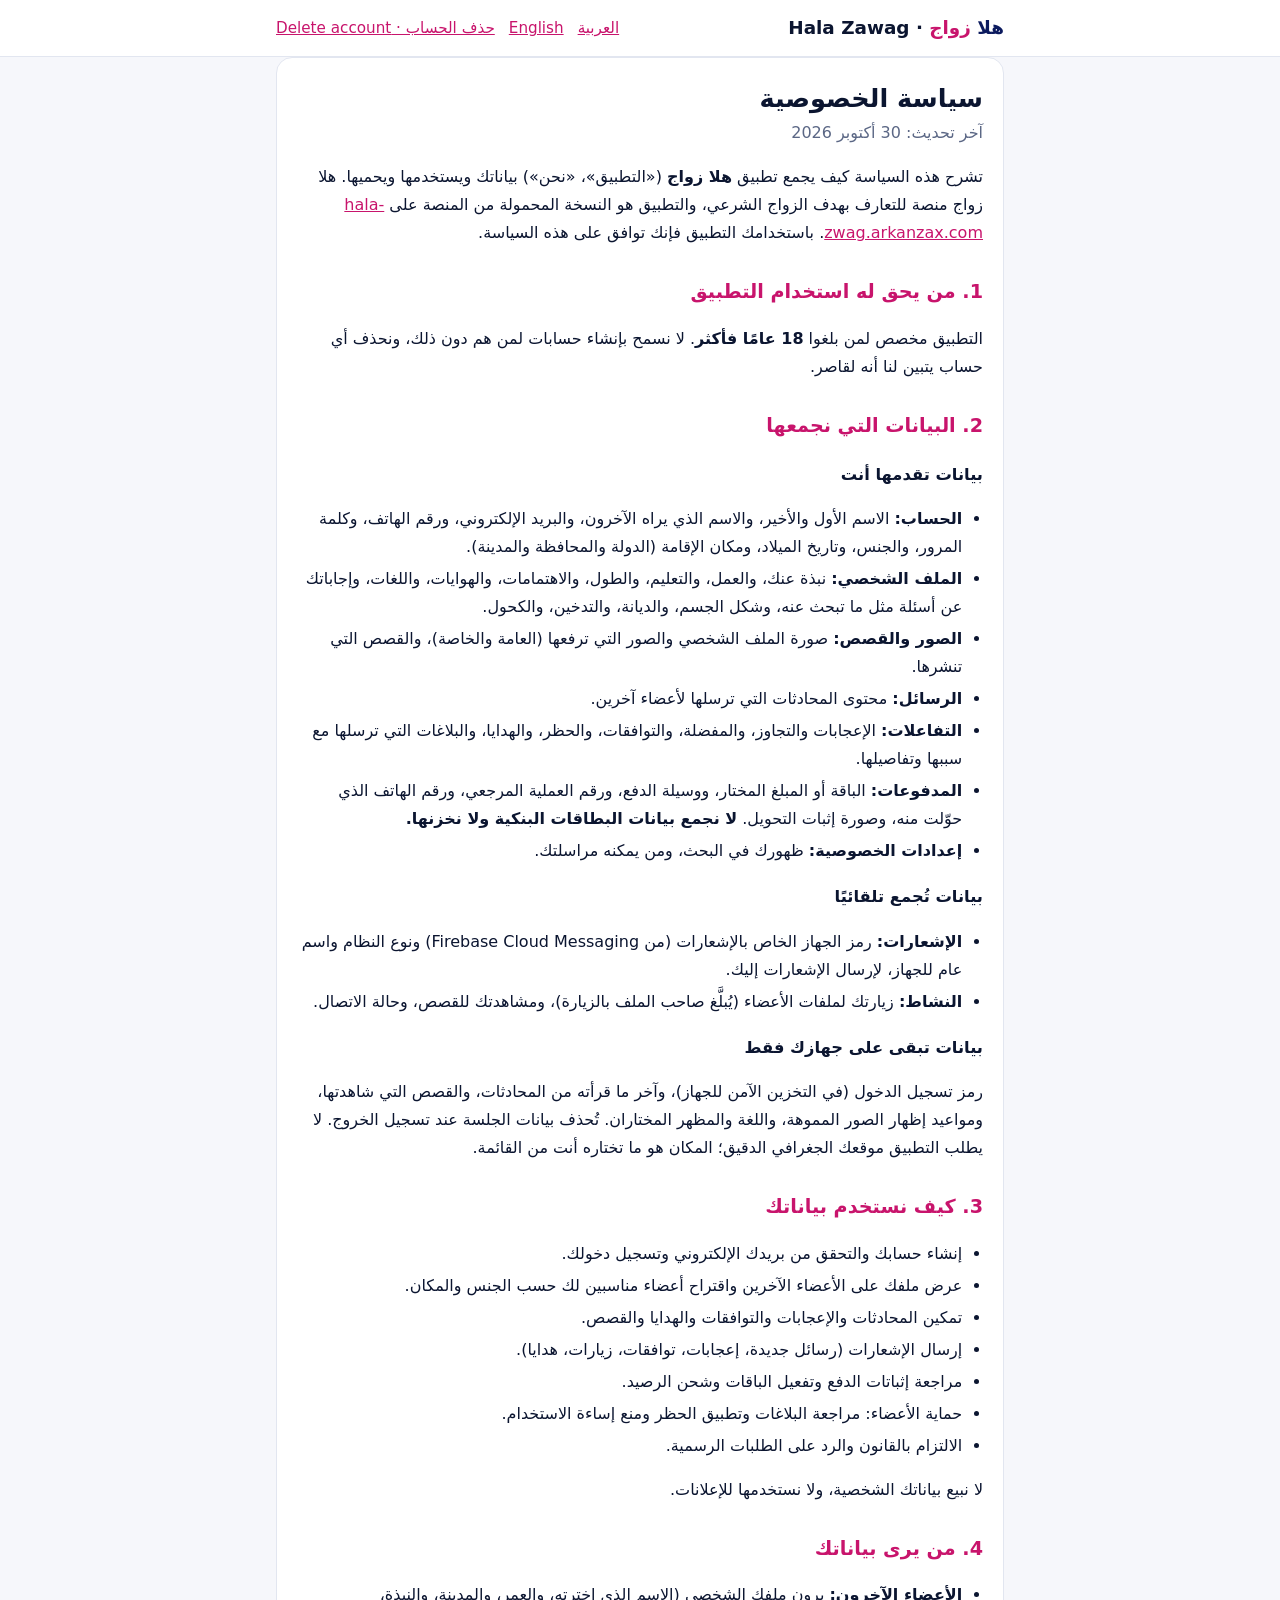
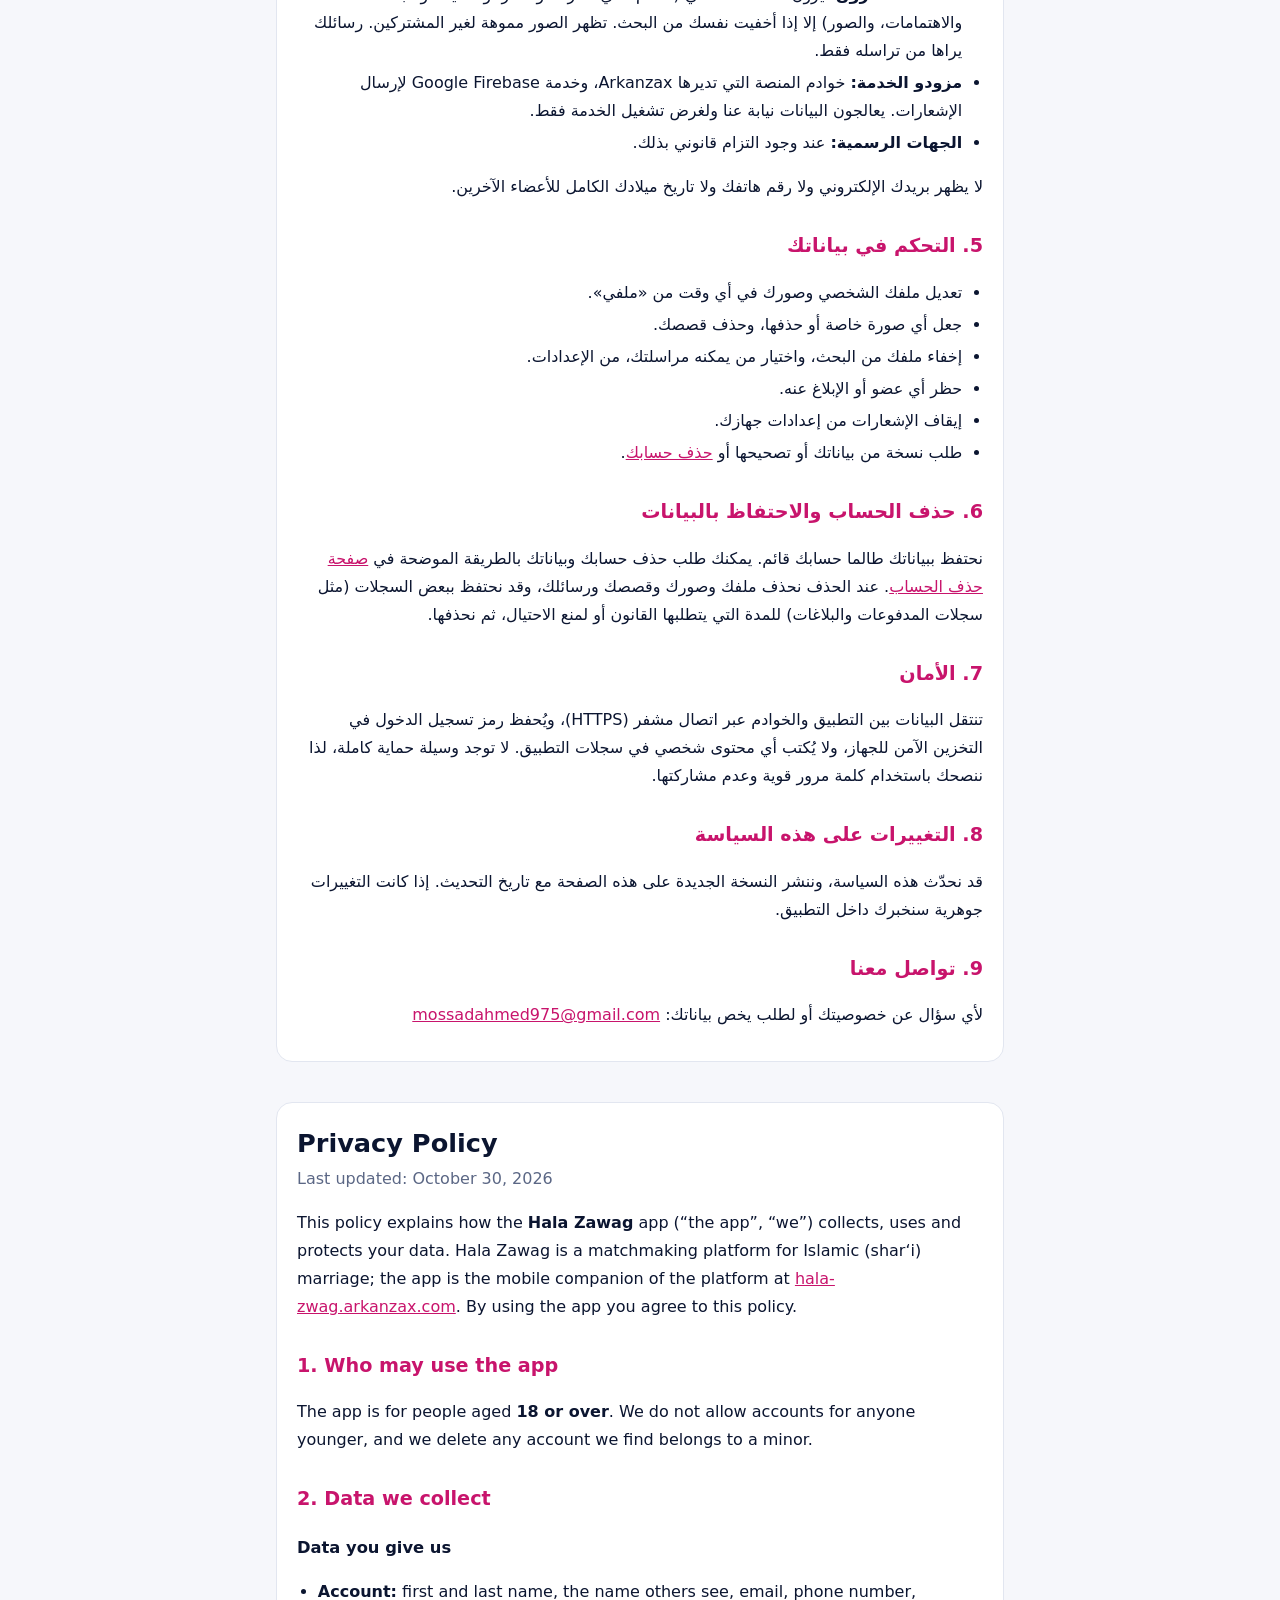
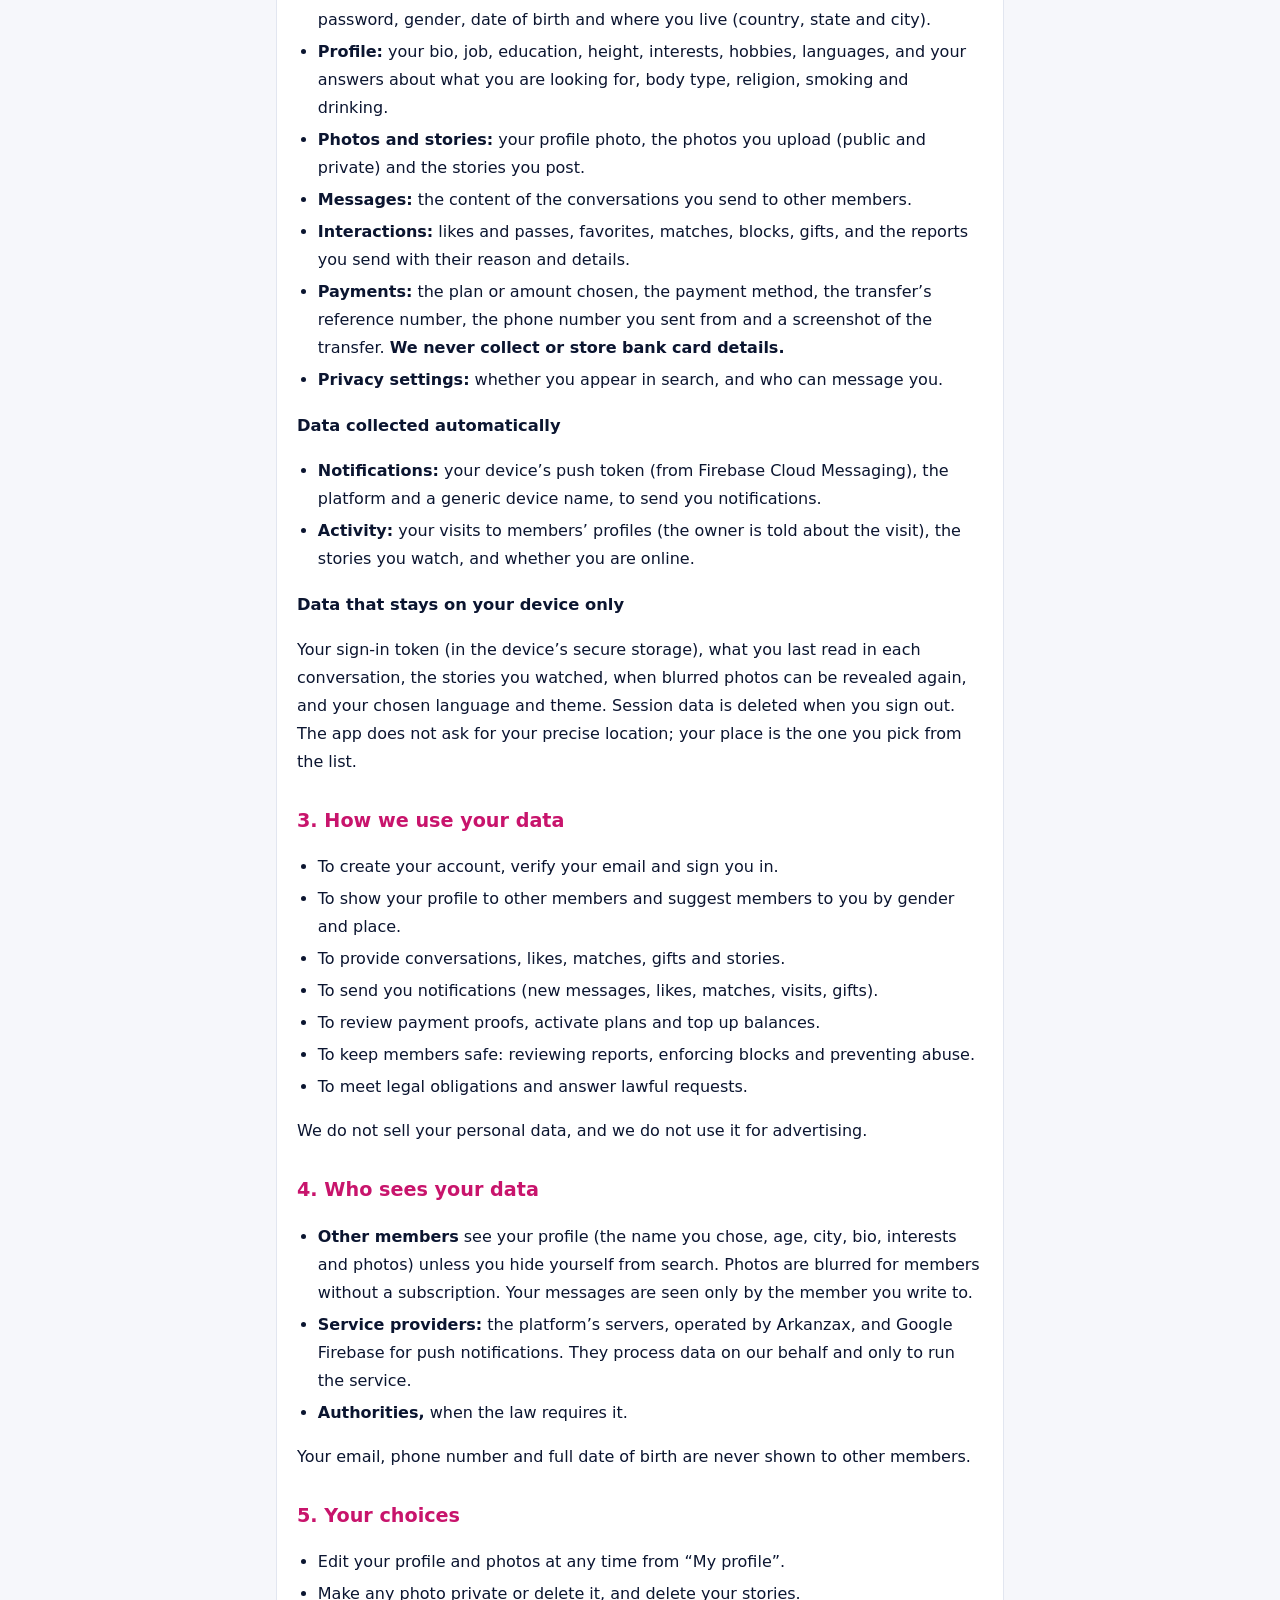
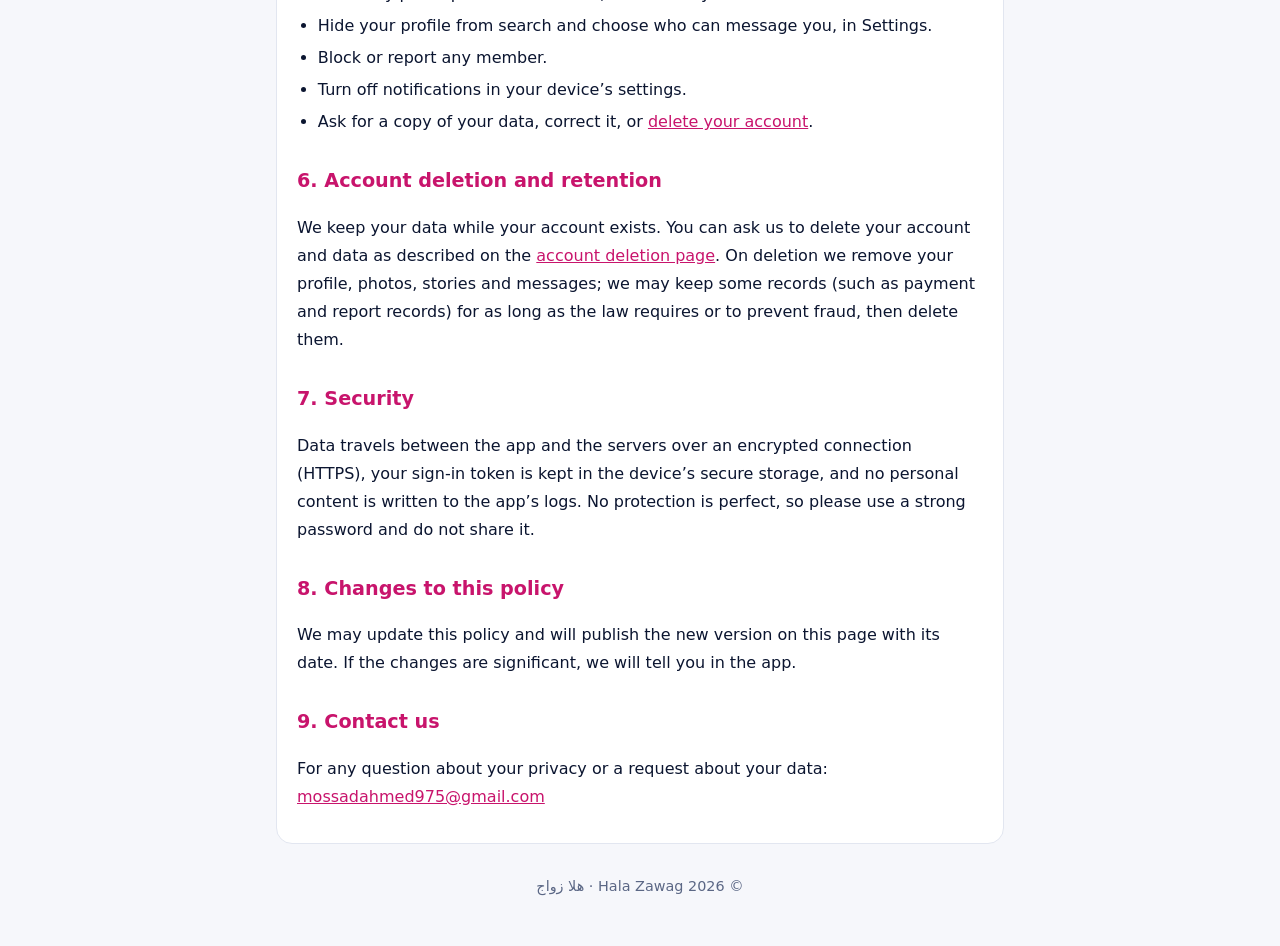
==== index.html @ 606b2f59 "Add Hala Zawag privacy policy and account deletion pages Co-Authored-By: Claude Opus 5.5 <noreply@an" ====
<!doctype html>
<html lang="ar" dir="rtl">
<head>
<meta charset="utf-8">
<meta name="viewport" content="width=device-width, initial-scale=1">
<title>سياسة الخصوصية – هلا زواج | Privacy Policy – Hala Zawag</title>
<meta name="description" content="سياسة الخصوصية لتطبيق هلا زواج. Privacy policy of the Hala Zawag app.">
<link rel="stylesheet" href="style.css">
</head>
<body>
<header class="top">
  <div class="wrap">
    <p class="brand"><span class="first">هلا</span> <span class="second">زواج</span> · Hala Zawag</p>
    <nav class="lang" aria-label="Language">
      <a href="#ar" lang="ar">العربية</a>
      <a href="#en" lang="en">English</a>
      <a href="delete-account.html">حذف الحساب · Delete account</a>
    </nav>
  </div>
</header>

<main class="wrap">

<article id="ar" lang="ar" dir="rtl">
  <h1>سياسة الخصوصية</h1>
  <p class="meta">آخر تحديث: 30 أكتوبر 2026</p>

  <p>تشرح هذه السياسة كيف يجمع تطبيق <strong>هلا زواج</strong> («التطبيق»، «نحن») بياناتك ويستخدمها ويحميها. هلا زواج منصة للتعارف بهدف الزواج الشرعي، والتطبيق هو النسخة المحمولة من المنصة على <a href="https://hala-zwag.arkanzax.com/">hala-zwag.arkanzax.com</a>. باستخدامك التطبيق فإنك توافق على هذه السياسة.</p>

  <h2>1. من يحق له استخدام التطبيق</h2>
  <p>التطبيق مخصص لمن بلغوا <strong>18 عامًا فأكثر</strong>. لا نسمح بإنشاء حسابات لمن هم دون ذلك، ونحذف أي حساب يتبين لنا أنه لقاصر.</p>

  <h2>2. البيانات التي نجمعها</h2>
  <h3>بيانات تقدمها أنت</h3>
  <ul>
    <li><strong>الحساب:</strong> الاسم الأول والأخير، والاسم الذي يراه الآخرون، والبريد الإلكتروني، ورقم الهاتف، وكلمة المرور، والجنس، وتاريخ الميلاد، ومكان الإقامة (الدولة والمحافظة والمدينة).</li>
    <li><strong>الملف الشخصي:</strong> نبذة عنك، والعمل، والتعليم، والطول، والاهتمامات، والهوايات، واللغات، وإجاباتك عن أسئلة مثل ما تبحث عنه، وشكل الجسم، والديانة، والتدخين، والكحول.</li>
    <li><strong>الصور والقصص:</strong> صورة الملف الشخصي والصور التي ترفعها (العامة والخاصة)، والقصص التي تنشرها.</li>
    <li><strong>الرسائل:</strong> محتوى المحادثات التي ترسلها لأعضاء آخرين.</li>
    <li><strong>التفاعلات:</strong> الإعجابات والتجاوز، والمفضلة، والتوافقات، والحظر، والهدايا، والبلاغات التي ترسلها مع سببها وتفاصيلها.</li>
    <li><strong>المدفوعات:</strong> الباقة أو المبلغ المختار، ووسيلة الدفع، ورقم العملية المرجعي، ورقم الهاتف الذي حوّلت منه، وصورة إثبات التحويل. <strong>لا نجمع بيانات البطاقات البنكية ولا نخزنها.</strong></li>
    <li><strong>إعدادات الخصوصية:</strong> ظهورك في البحث، ومن يمكنه مراسلتك.</li>
  </ul>
  <h3>بيانات تُجمع تلقائيًا</h3>
  <ul>
    <li><strong>الإشعارات:</strong> رمز الجهاز الخاص بالإشعارات (من Firebase Cloud Messaging) ونوع النظام واسم عام للجهاز، لإرسال الإشعارات إليك.</li>
    <li><strong>النشاط:</strong> زيارتك لملفات الأعضاء (يُبلَّغ صاحب الملف بالزيارة)، ومشاهدتك للقصص، وحالة الاتصال.</li>
  </ul>
  <h3>بيانات تبقى على جهازك فقط</h3>
  <p>رمز تسجيل الدخول (في التخزين الآمن للجهاز)، وآخر ما قرأته من المحادثات، والقصص التي شاهدتها، ومواعيد إظهار الصور المموهة، واللغة والمظهر المختاران. تُحذف بيانات الجلسة عند تسجيل الخروج. لا يطلب التطبيق موقعك الجغرافي الدقيق؛ المكان هو ما تختاره أنت من القائمة.</p>

  <h2>3. كيف نستخدم بياناتك</h2>
  <ul>
    <li>إنشاء حسابك والتحقق من بريدك الإلكتروني وتسجيل دخولك.</li>
    <li>عرض ملفك على الأعضاء الآخرين واقتراح أعضاء مناسبين لك حسب الجنس والمكان.</li>
    <li>تمكين المحادثات والإعجابات والتوافقات والهدايا والقصص.</li>
    <li>إرسال الإشعارات (رسائل جديدة، إعجابات، توافقات، زيارات، هدايا).</li>
    <li>مراجعة إثباتات الدفع وتفعيل الباقات وشحن الرصيد.</li>
    <li>حماية الأعضاء: مراجعة البلاغات وتطبيق الحظر ومنع إساءة الاستخدام.</li>
    <li>الالتزام بالقانون والرد على الطلبات الرسمية.</li>
  </ul>
  <p>لا نبيع بياناتك الشخصية، ولا نستخدمها للإعلانات.</p>

  <h2>4. من يرى بياناتك</h2>
  <ul>
    <li><strong>الأعضاء الآخرون:</strong> يرون ملفك الشخصي (الاسم الذي اخترته، والعمر، والمدينة، والنبذة، والاهتمامات، والصور) إلا إذا أخفيت نفسك من البحث. تظهر الصور مموهة لغير المشتركين. رسائلك يراها من تراسله فقط.</li>
    <li><strong>مزودو الخدمة:</strong> خوادم المنصة التي تديرها Arkanzax، وخدمة Google Firebase لإرسال الإشعارات. يعالجون البيانات نيابة عنا ولغرض تشغيل الخدمة فقط.</li>
    <li><strong>الجهات الرسمية:</strong> عند وجود التزام قانوني بذلك.</li>
  </ul>
  <p>لا يظهر بريدك الإلكتروني ولا رقم هاتفك ولا تاريخ ميلادك الكامل للأعضاء الآخرين.</p>

  <h2>5. التحكم في بياناتك</h2>
  <ul>
    <li>تعديل ملفك الشخصي وصورك في أي وقت من «ملفي».</li>
    <li>جعل أي صورة خاصة أو حذفها، وحذف قصصك.</li>
    <li>إخفاء ملفك من البحث، واختيار من يمكنه مراسلتك، من الإعدادات.</li>
    <li>حظر أي عضو أو الإبلاغ عنه.</li>
    <li>إيقاف الإشعارات من إعدادات جهازك.</li>
    <li>طلب نسخة من بياناتك أو تصحيحها أو <a href="delete-account.html">حذف حسابك</a>.</li>
  </ul>

  <h2>6. حذف الحساب والاحتفاظ بالبيانات</h2>
  <p>نحتفظ ببياناتك طالما حسابك قائم. يمكنك طلب حذف حسابك وبياناتك بالطريقة الموضحة في <a href="delete-account.html">صفحة حذف الحساب</a>. عند الحذف نحذف ملفك وصورك وقصصك ورسائلك، وقد نحتفظ ببعض السجلات (مثل سجلات المدفوعات والبلاغات) للمدة التي يتطلبها القانون أو لمنع الاحتيال، ثم نحذفها.</p>

  <h2>7. الأمان</h2>
  <p>تنتقل البيانات بين التطبيق والخوادم عبر اتصال مشفر (HTTPS)، ويُحفظ رمز تسجيل الدخول في التخزين الآمن للجهاز، ولا يُكتب أي محتوى شخصي في سجلات التطبيق. لا توجد وسيلة حماية كاملة، لذا ننصحك باستخدام كلمة مرور قوية وعدم مشاركتها.</p>

  <h2>8. التغييرات على هذه السياسة</h2>
  <p>قد نحدّث هذه السياسة، وننشر النسخة الجديدة على هذه الصفحة مع تاريخ التحديث. إذا كانت التغييرات جوهرية سنخبرك داخل التطبيق.</p>

  <h2>9. تواصل معنا</h2>
  <p>لأي سؤال عن خصوصيتك أو لطلب يخص بياناتك: <a href="mailto:mossadahmed975@gmail.com">mossadahmed975@gmail.com</a></p>
</article>

<hr>

<article id="en" lang="en" dir="ltr">
  <h1>Privacy Policy</h1>
  <p class="meta">Last updated: October 30, 2026</p>

  <p>This policy explains how the <strong>Hala Zawag</strong> app (“the app”, “we”) collects, uses and protects your data. Hala Zawag is a matchmaking platform for Islamic (shar‘i) marriage; the app is the mobile companion of the platform at <a href="https://hala-zwag.arkanzax.com/">hala-zwag.arkanzax.com</a>. By using the app you agree to this policy.</p>

  <h2>1. Who may use the app</h2>
  <p>The app is for people aged <strong>18 or over</strong>. We do not allow accounts for anyone younger, and we delete any account we find belongs to a minor.</p>

  <h2>2. Data we collect</h2>
  <h3>Data you give us</h3>
  <ul>
    <li><strong>Account:</strong> first and last name, the name others see, email, phone number, password, gender, date of birth and where you live (country, state and city).</li>
    <li><strong>Profile:</strong> your bio, job, education, height, interests, hobbies, languages, and your answers about what you are looking for, body type, religion, smoking and drinking.</li>
    <li><strong>Photos and stories:</strong> your profile photo, the photos you upload (public and private) and the stories you post.</li>
    <li><strong>Messages:</strong> the content of the conversations you send to other members.</li>
    <li><strong>Interactions:</strong> likes and passes, favorites, matches, blocks, gifts, and the reports you send with their reason and details.</li>
    <li><strong>Payments:</strong> the plan or amount chosen, the payment method, the transfer’s reference number, the phone number you sent from and a screenshot of the transfer. <strong>We never collect or store bank card details.</strong></li>
    <li><strong>Privacy settings:</strong> whether you appear in search, and who can message you.</li>
  </ul>
  <h3>Data collected automatically</h3>
  <ul>
    <li><strong>Notifications:</strong> your device’s push token (from Firebase Cloud Messaging), the platform and a generic device name, to send you notifications.</li>
    <li><strong>Activity:</strong> your visits to members’ profiles (the owner is told about the visit), the stories you watch, and whether you are online.</li>
  </ul>
  <h3>Data that stays on your device only</h3>
  <p>Your sign-in token (in the device’s secure storage), what you last read in each conversation, the stories you watched, when blurred photos can be revealed again, and your chosen language and theme. Session data is deleted when you sign out. The app does not ask for your precise location; your place is the one you pick from the list.</p>

  <h2>3. How we use your data</h2>
  <ul>
    <li>To create your account, verify your email and sign you in.</li>
    <li>To show your profile to other members and suggest members to you by gender and place.</li>
    <li>To provide conversations, likes, matches, gifts and stories.</li>
    <li>To send you notifications (new messages, likes, matches, visits, gifts).</li>
    <li>To review payment proofs, activate plans and top up balances.</li>
    <li>To keep members safe: reviewing reports, enforcing blocks and preventing abuse.</li>
    <li>To meet legal obligations and answer lawful requests.</li>
  </ul>
  <p>We do not sell your personal data, and we do not use it for advertising.</p>

  <h2>4. Who sees your data</h2>
  <ul>
    <li><strong>Other members</strong> see your profile (the name you chose, age, city, bio, interests and photos) unless you hide yourself from search. Photos are blurred for members without a subscription. Your messages are seen only by the member you write to.</li>
    <li><strong>Service providers:</strong> the platform’s servers, operated by Arkanzax, and Google Firebase for push notifications. They process data on our behalf and only to run the service.</li>
    <li><strong>Authorities,</strong> when the law requires it.</li>
  </ul>
  <p>Your email, phone number and full date of birth are never shown to other members.</p>

  <h2>5. Your choices</h2>
  <ul>
    <li>Edit your profile and photos at any time from “My profile”.</li>
    <li>Make any photo private or delete it, and delete your stories.</li>
    <li>Hide your profile from search and choose who can message you, in Settings.</li>
    <li>Block or report any member.</li>
    <li>Turn off notifications in your device’s settings.</li>
    <li>Ask for a copy of your data, correct it, or <a href="delete-account.html">delete your account</a>.</li>
  </ul>

  <h2>6. Account deletion and retention</h2>
  <p>We keep your data while your account exists. You can ask us to delete your account and data as described on the <a href="delete-account.html">account deletion page</a>. On deletion we remove your profile, photos, stories and messages; we may keep some records (such as payment and report records) for as long as the law requires or to prevent fraud, then delete them.</p>

  <h2>7. Security</h2>
  <p>Data travels between the app and the servers over an encrypted connection (HTTPS), your sign-in token is kept in the device’s secure storage, and no personal content is written to the app’s logs. No protection is perfect, so please use a strong password and do not share it.</p>

  <h2>8. Changes to this policy</h2>
  <p>We may update this policy and will publish the new version on this page with its date. If the changes are significant, we will tell you in the app.</p>

  <h2>9. Contact us</h2>
  <p>For any question about your privacy or a request about your data: <a href="mailto:mossadahmed975@gmail.com">mossadahmed975@gmail.com</a></p>
</article>

</main>
<footer class="wrap foot"><p>© 2026 Hala Zawag · هلا زواج</p></footer>
</body>
</html>
---- style.css ----
:root {
  --bg: #F6F7FB;
  --surface: #FFFFFF;
  --text: #0B1530;
  --muted: #5B6785;
  --line: #E2E6F0;
  --pink: #C8146C;
  --navy: #0B1A5E;
}
@media (prefers-color-scheme: dark) {
  :root {
    --bg: #03102B;
    --surface: #0E1C36;
    --text: #F5F7FA;
    --muted: #9AA6C4;
    --line: #1A2B4D;
    --pink: #F0609F;
    --navy: #FFFFFF;
  }
}
* { box-sizing: border-box; }
html { -webkit-text-size-adjust: 100%; }
body {
  margin: 0;
  background: var(--bg);
  color: var(--text);
  font: 16px/1.75 "Tajawal", "Segoe UI", system-ui, -apple-system, sans-serif;
}
.wrap { max-width: 760px; margin: 0 auto; padding: 0 16px; }
.top { background: var(--surface); border-bottom: 1px solid var(--line); }
.top .wrap { display: flex; flex-wrap: wrap; align-items: center; justify-content: space-between; gap: 8px 16px; padding-block: 12px; }
.brand { margin: 0; font-weight: 800; font-size: 1.15rem; }
.brand .first { color: var(--navy); }
.brand .second { color: var(--pink); }
.lang { display: flex; flex-wrap: wrap; gap: 4px 14px; font-size: .95rem; }
a { color: var(--pink); }
main { padding-block: 24px 8px; }
article { background: var(--surface); border: 1px solid var(--line); border-radius: 16px; padding: 8px 20px 16px; }
h1 { font-size: 1.6rem; line-height: 1.3; margin: 16px 0 4px; }
h2 { font-size: 1.2rem; margin: 28px 0 6px; color: var(--pink); }
h3 { font-size: 1.02rem; margin: 18px 0 4px; }
.meta { color: var(--muted); margin-top: 0; }
ul, ol { padding-inline-start: 1.3em; }
li { margin-block: 4px; }
hr { border: 0; height: 24px; }
.foot { color: var(--muted); font-size: .9rem; padding-block: 16px 32px; text-align: center; }
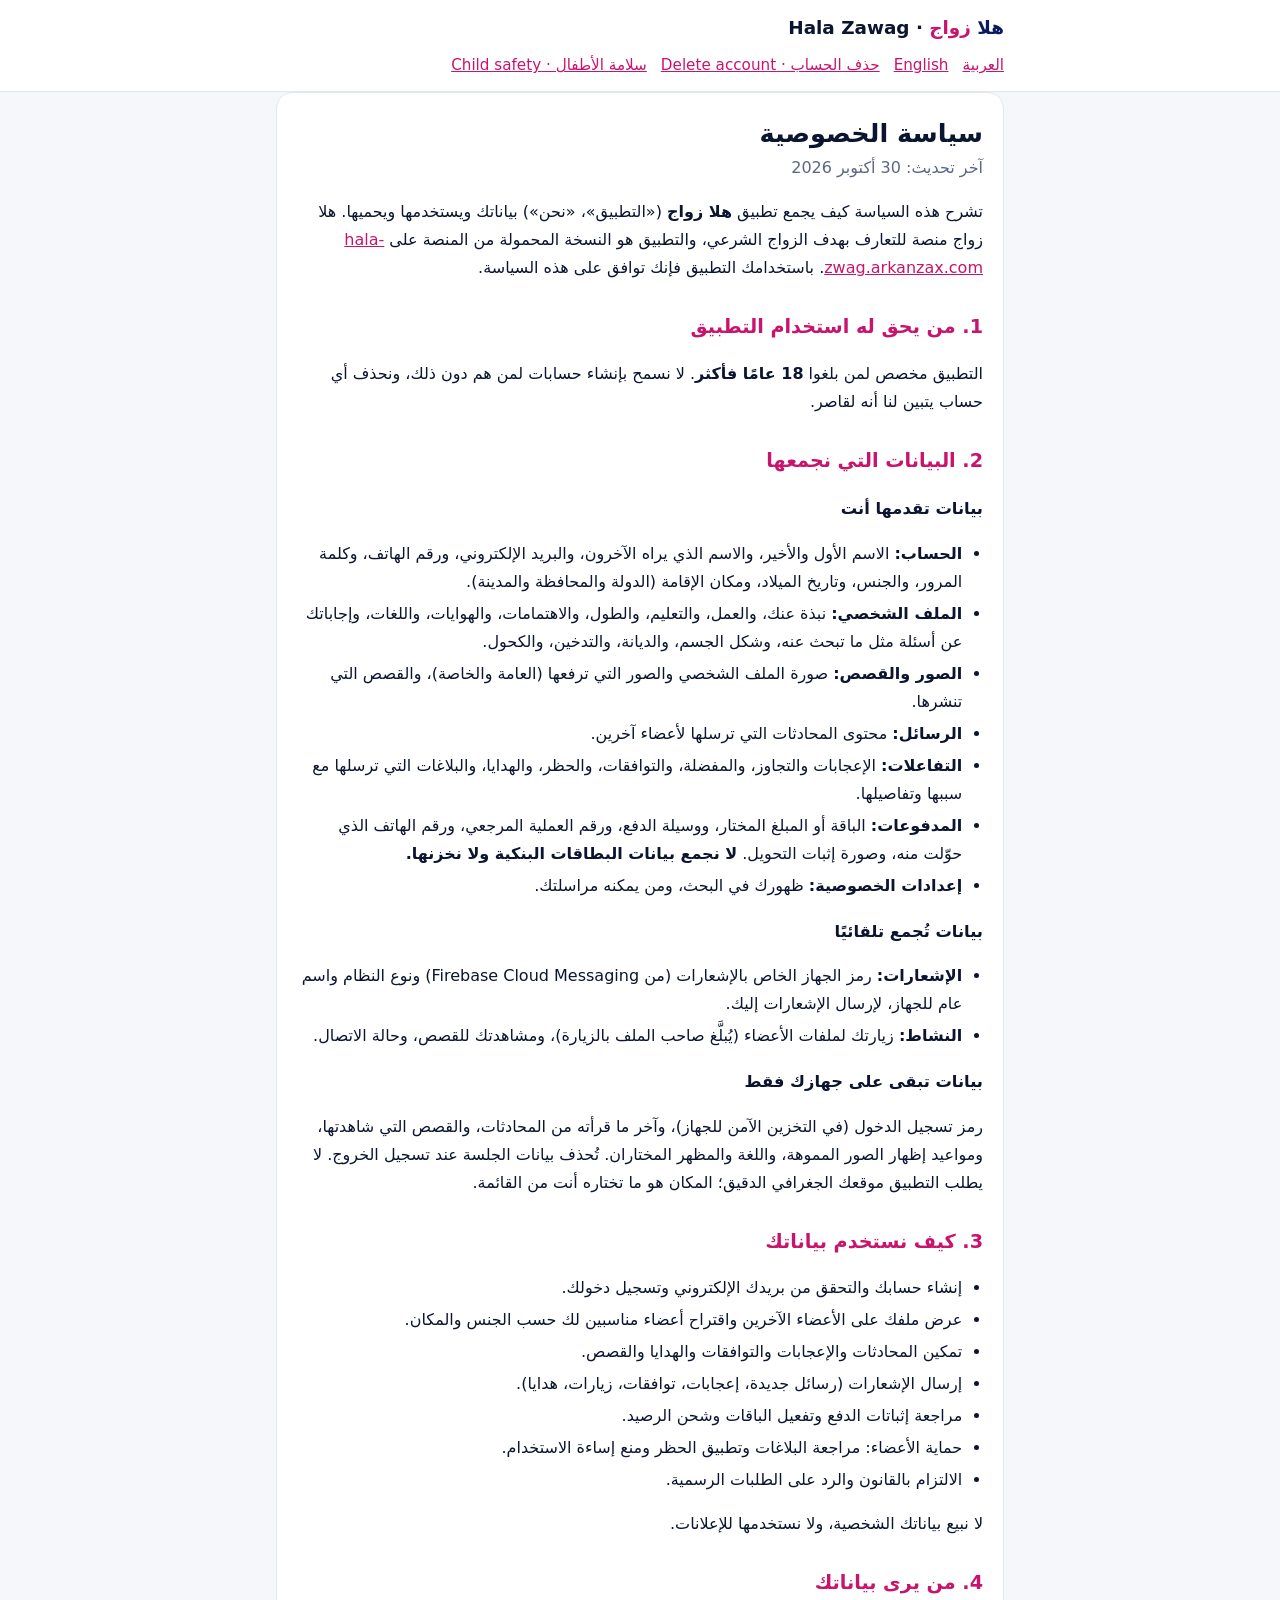
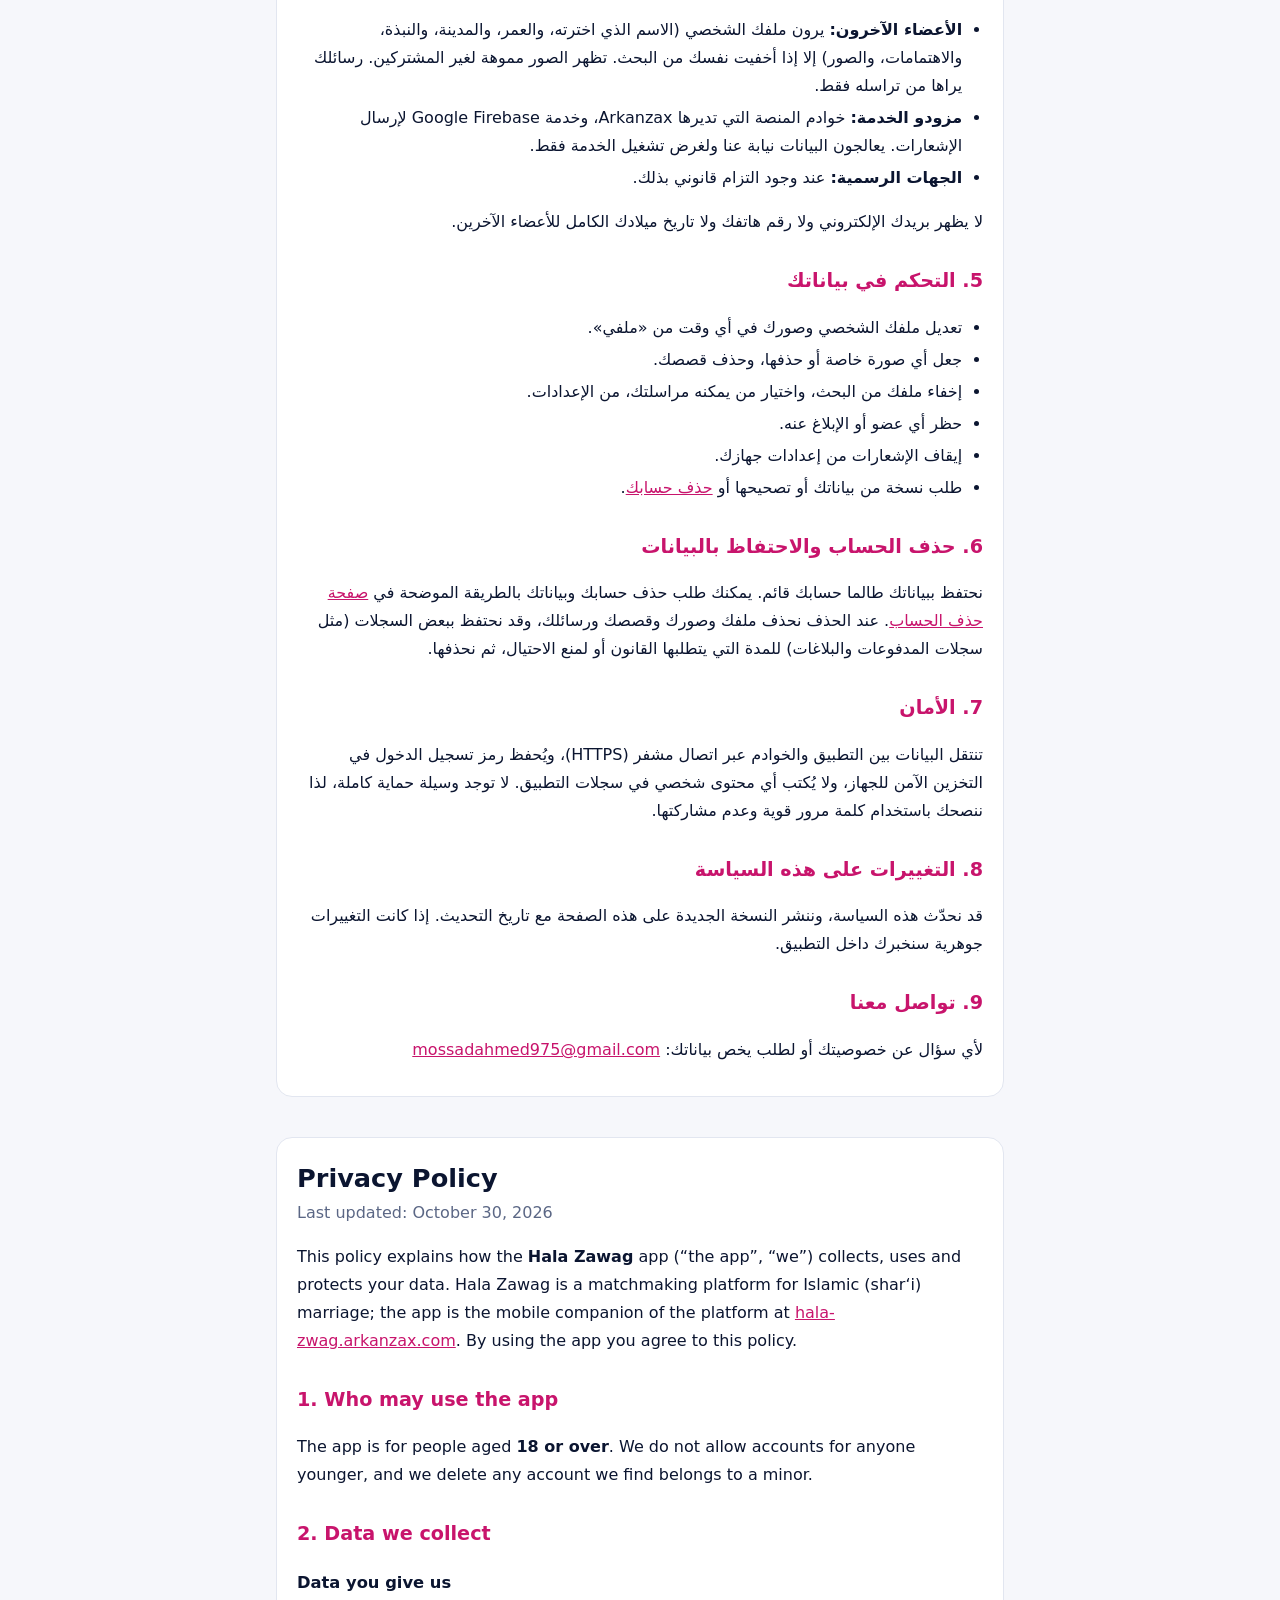
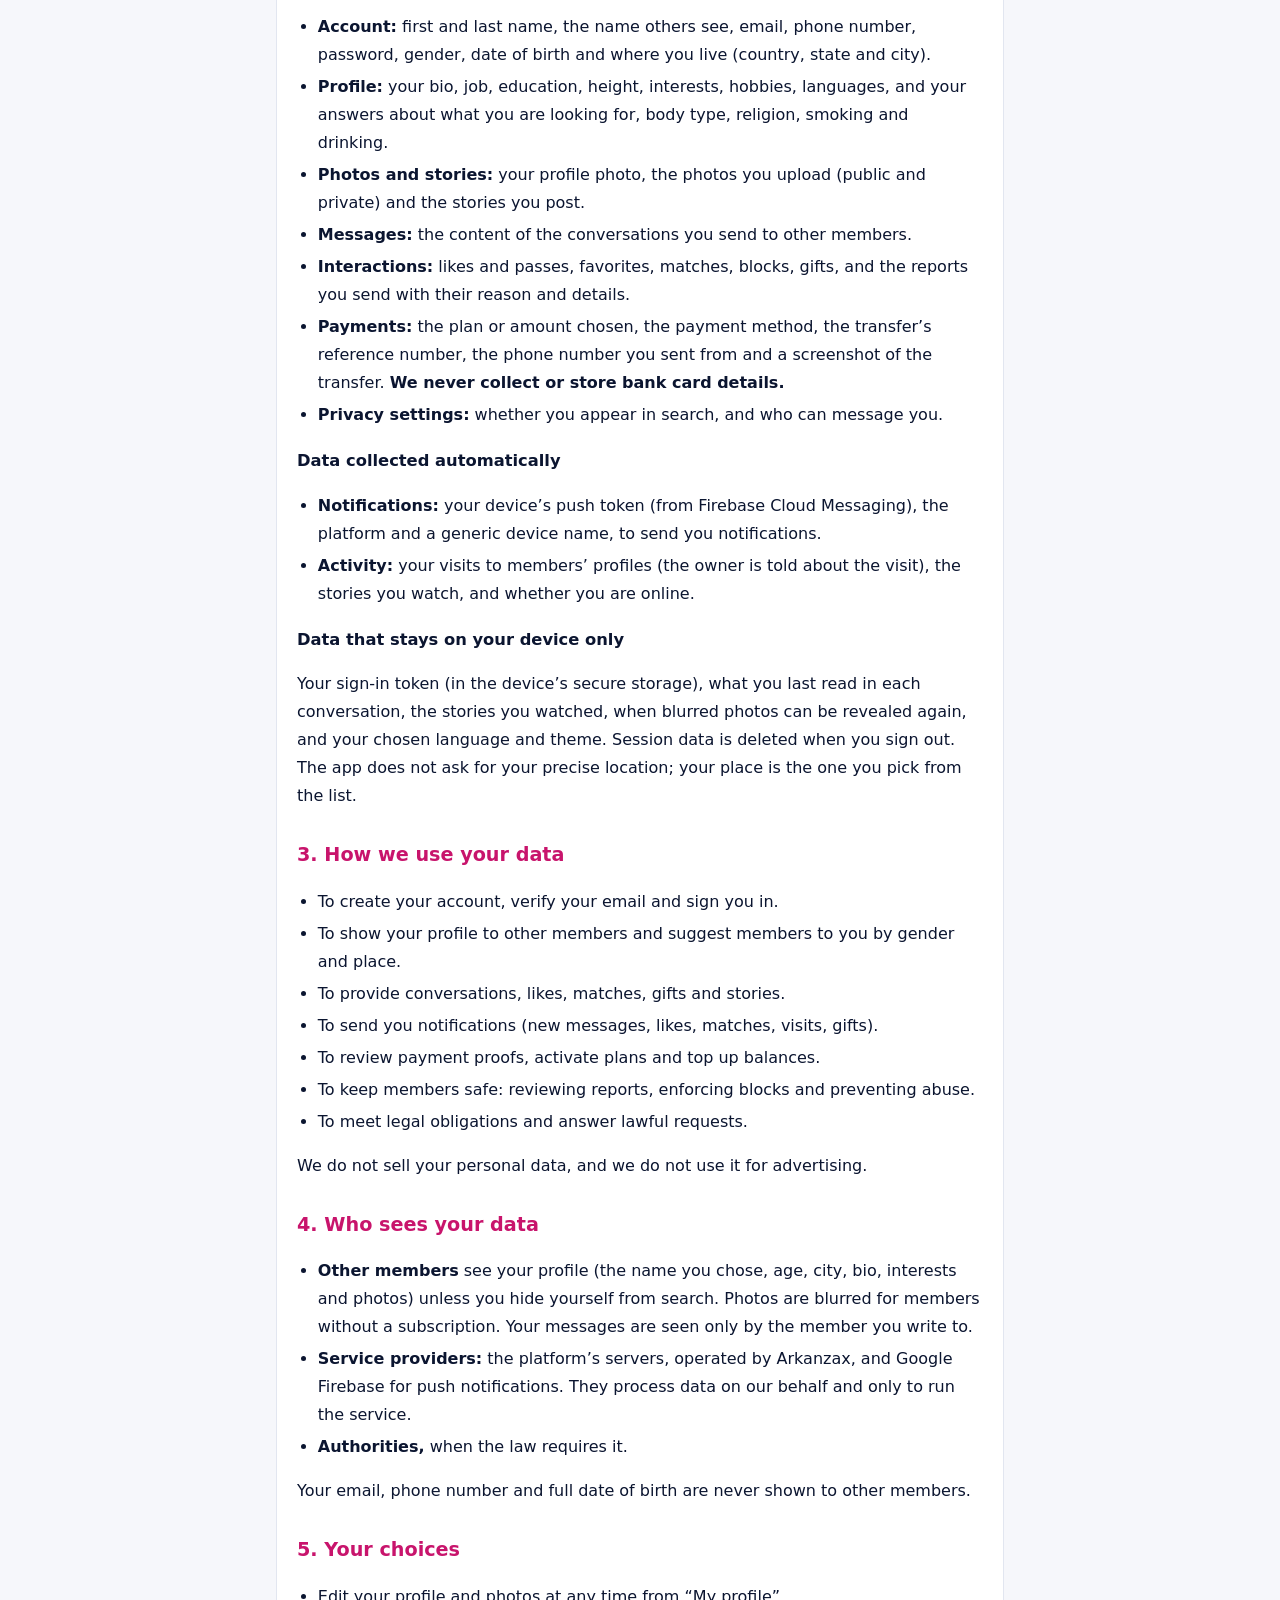
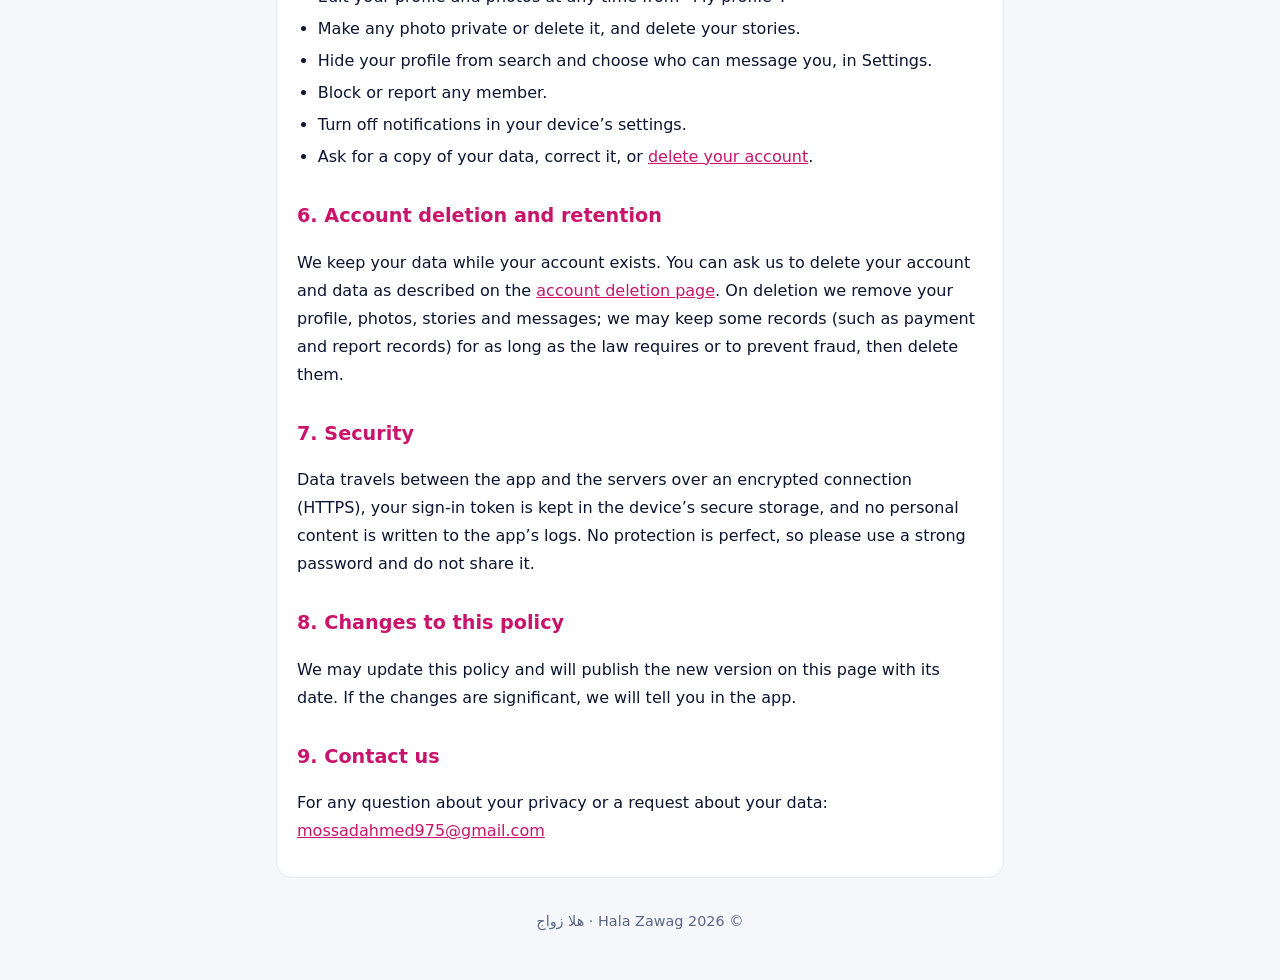
==== commit 01727cb4: "Add child safety standards page Co-Authored-By: Claude Opus 5.5 <noreply@anthropic.com>" ====
--- a/index.html
+++ b/index.html
@@ -15,6 +15,7 @@
       <a href="#ar" lang="ar">العربية</a>
       <a href="#en" lang="en">English</a>
       <a href="delete-account.html">حذف الحساب · Delete account</a>
+      <a href="child-safety.html">سلامة الأطفال · Child safety</a>
     </nav>
   </div>
 </header>
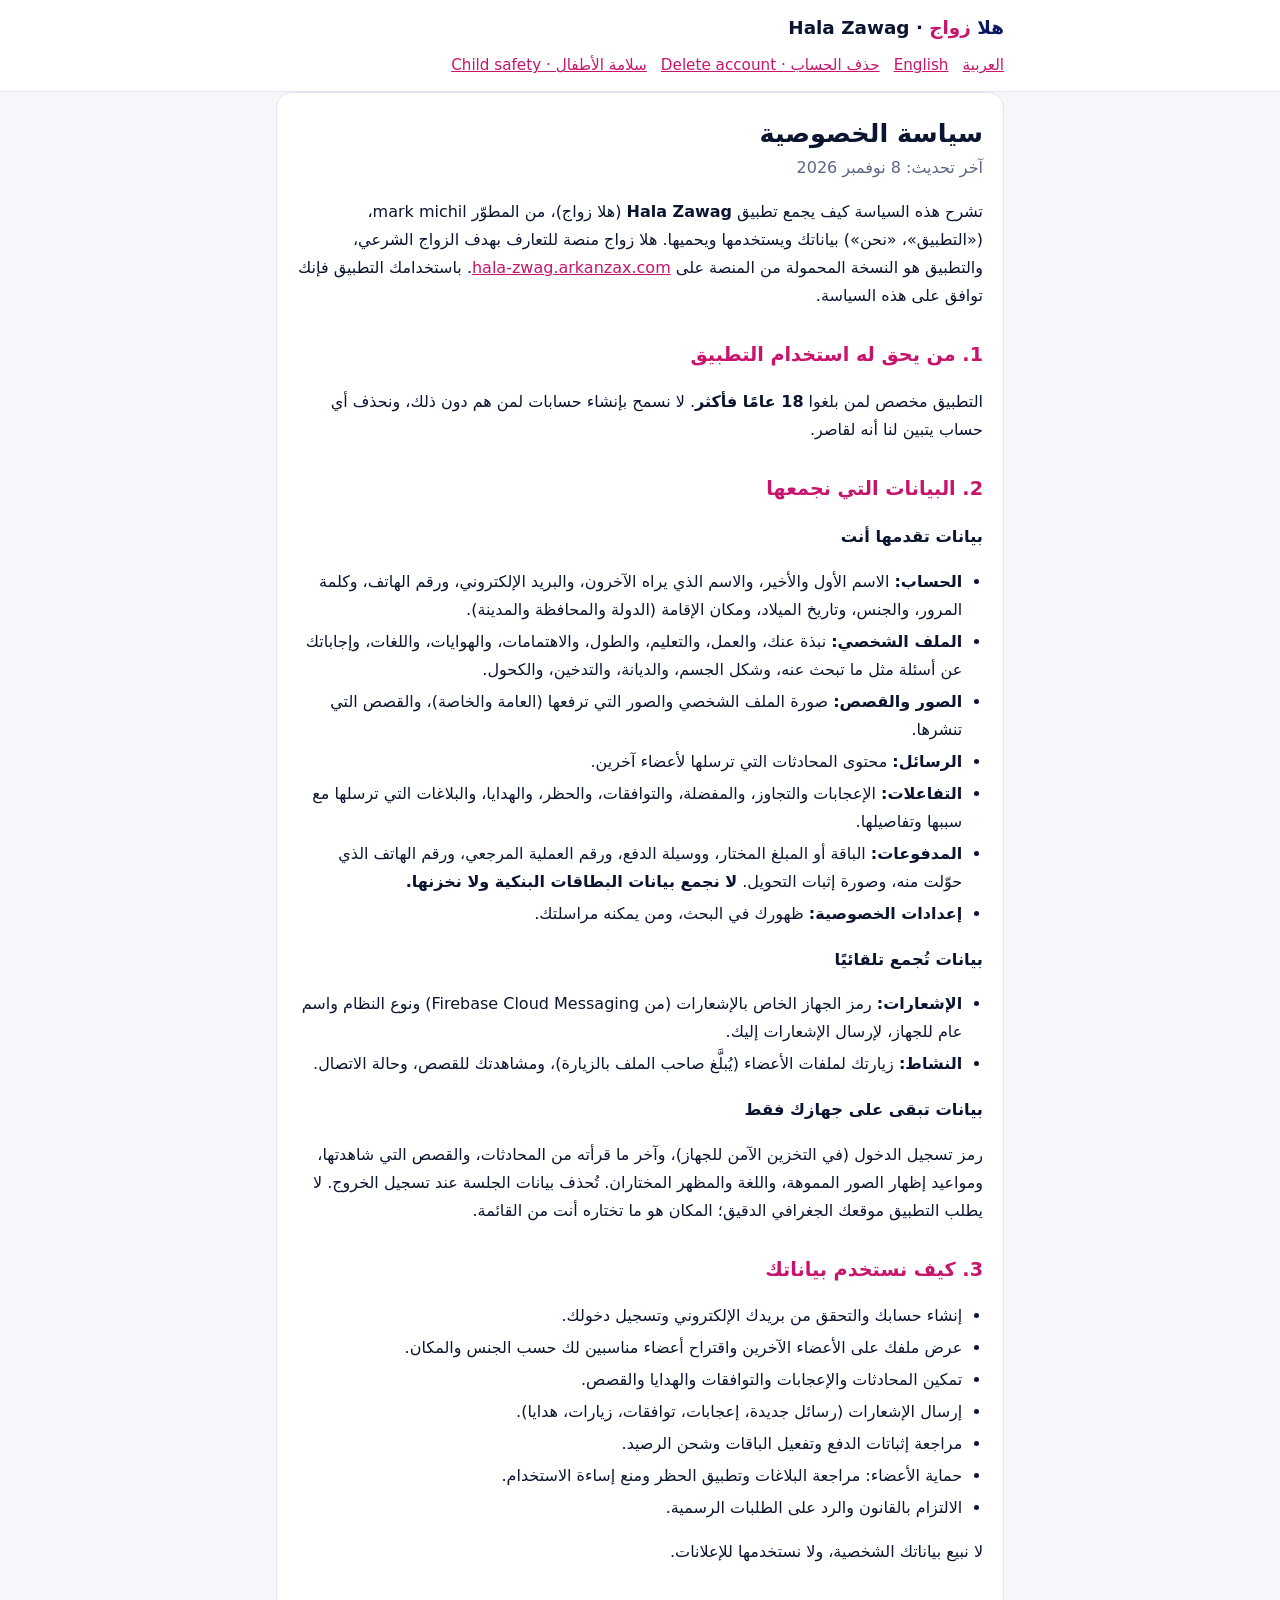
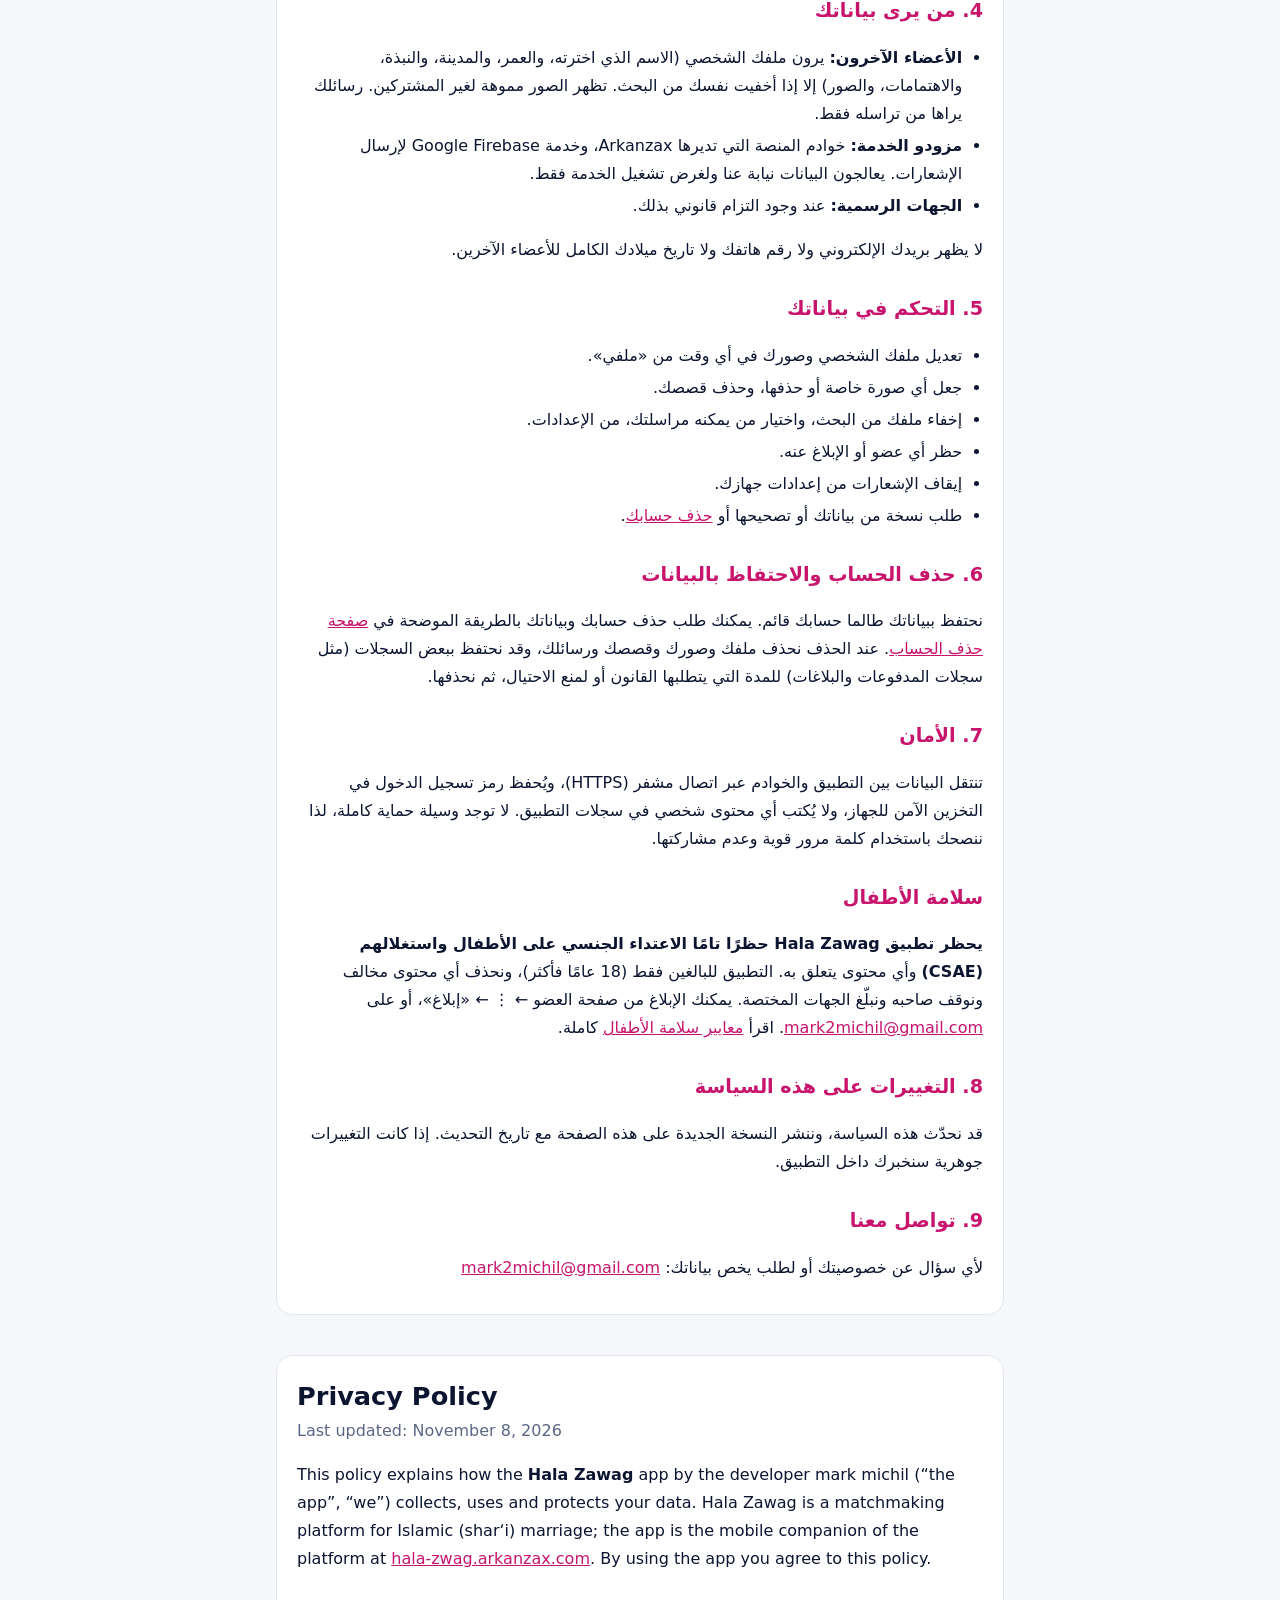
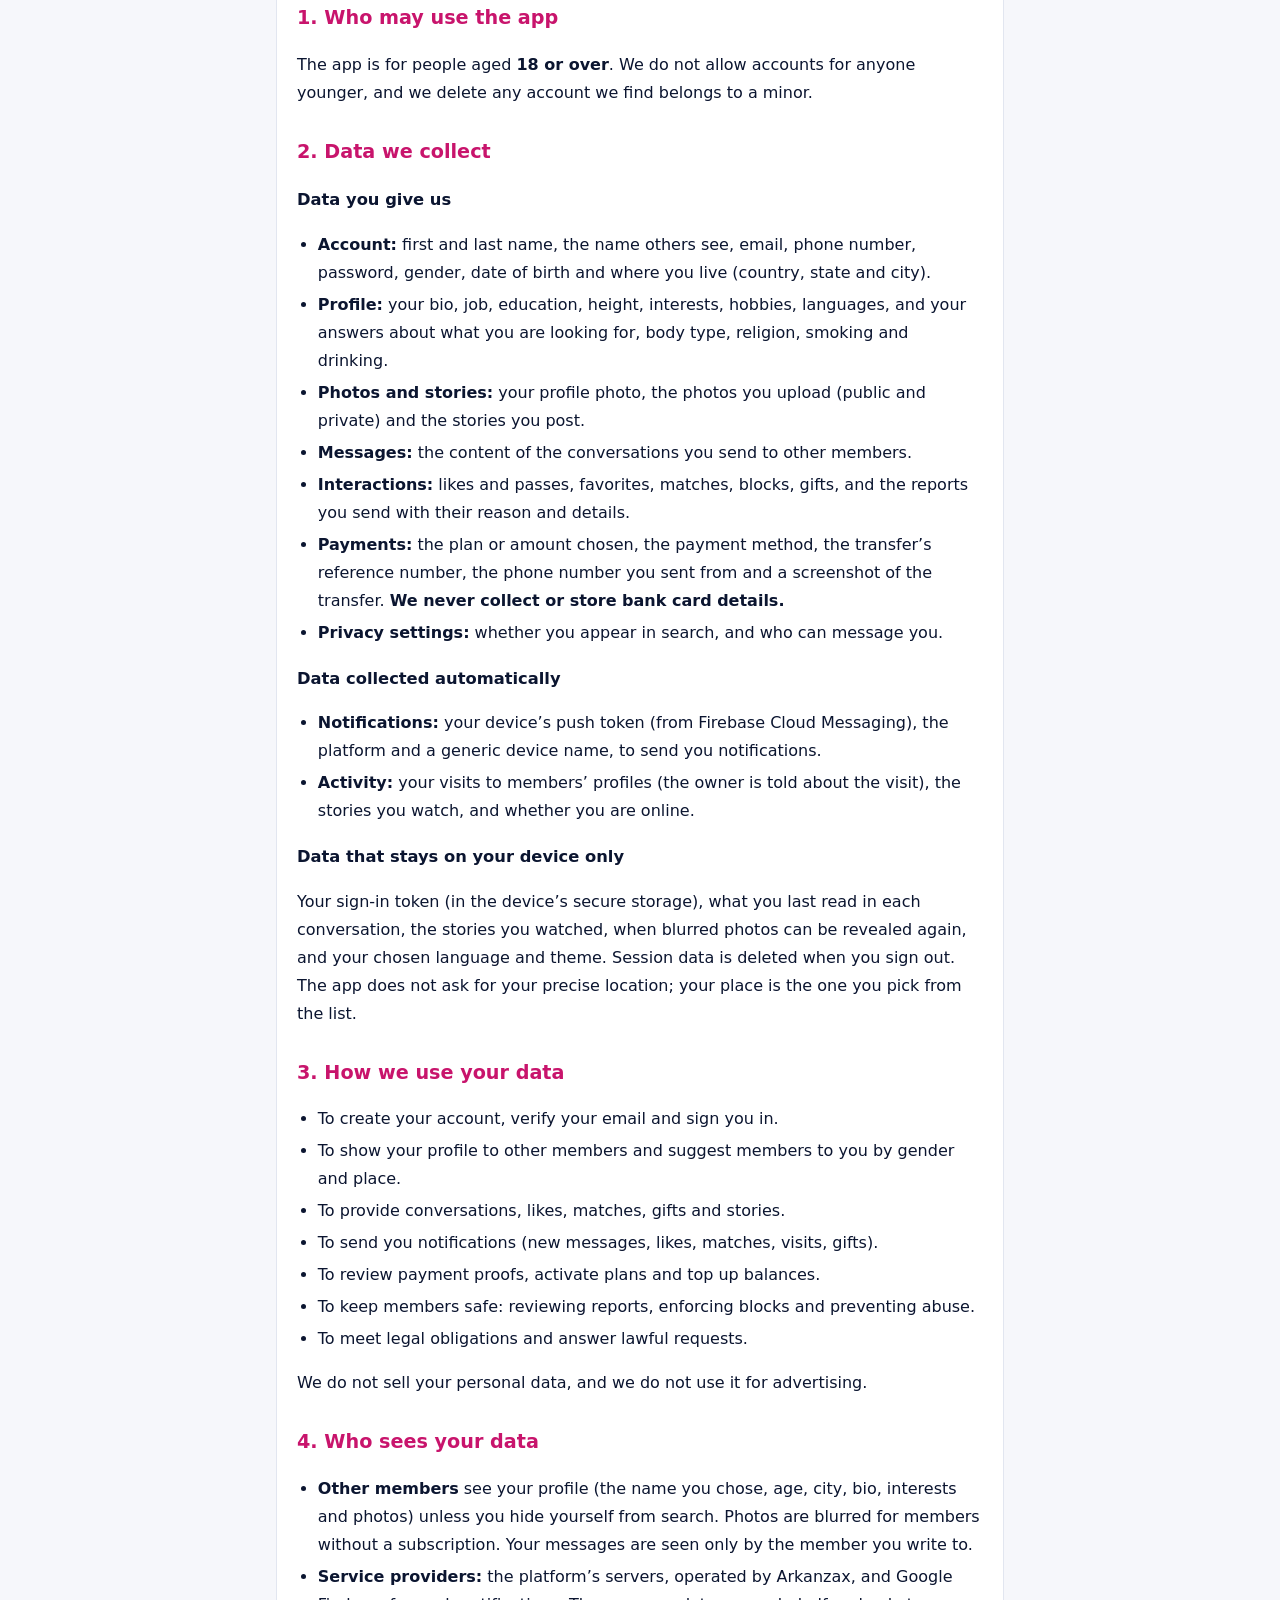
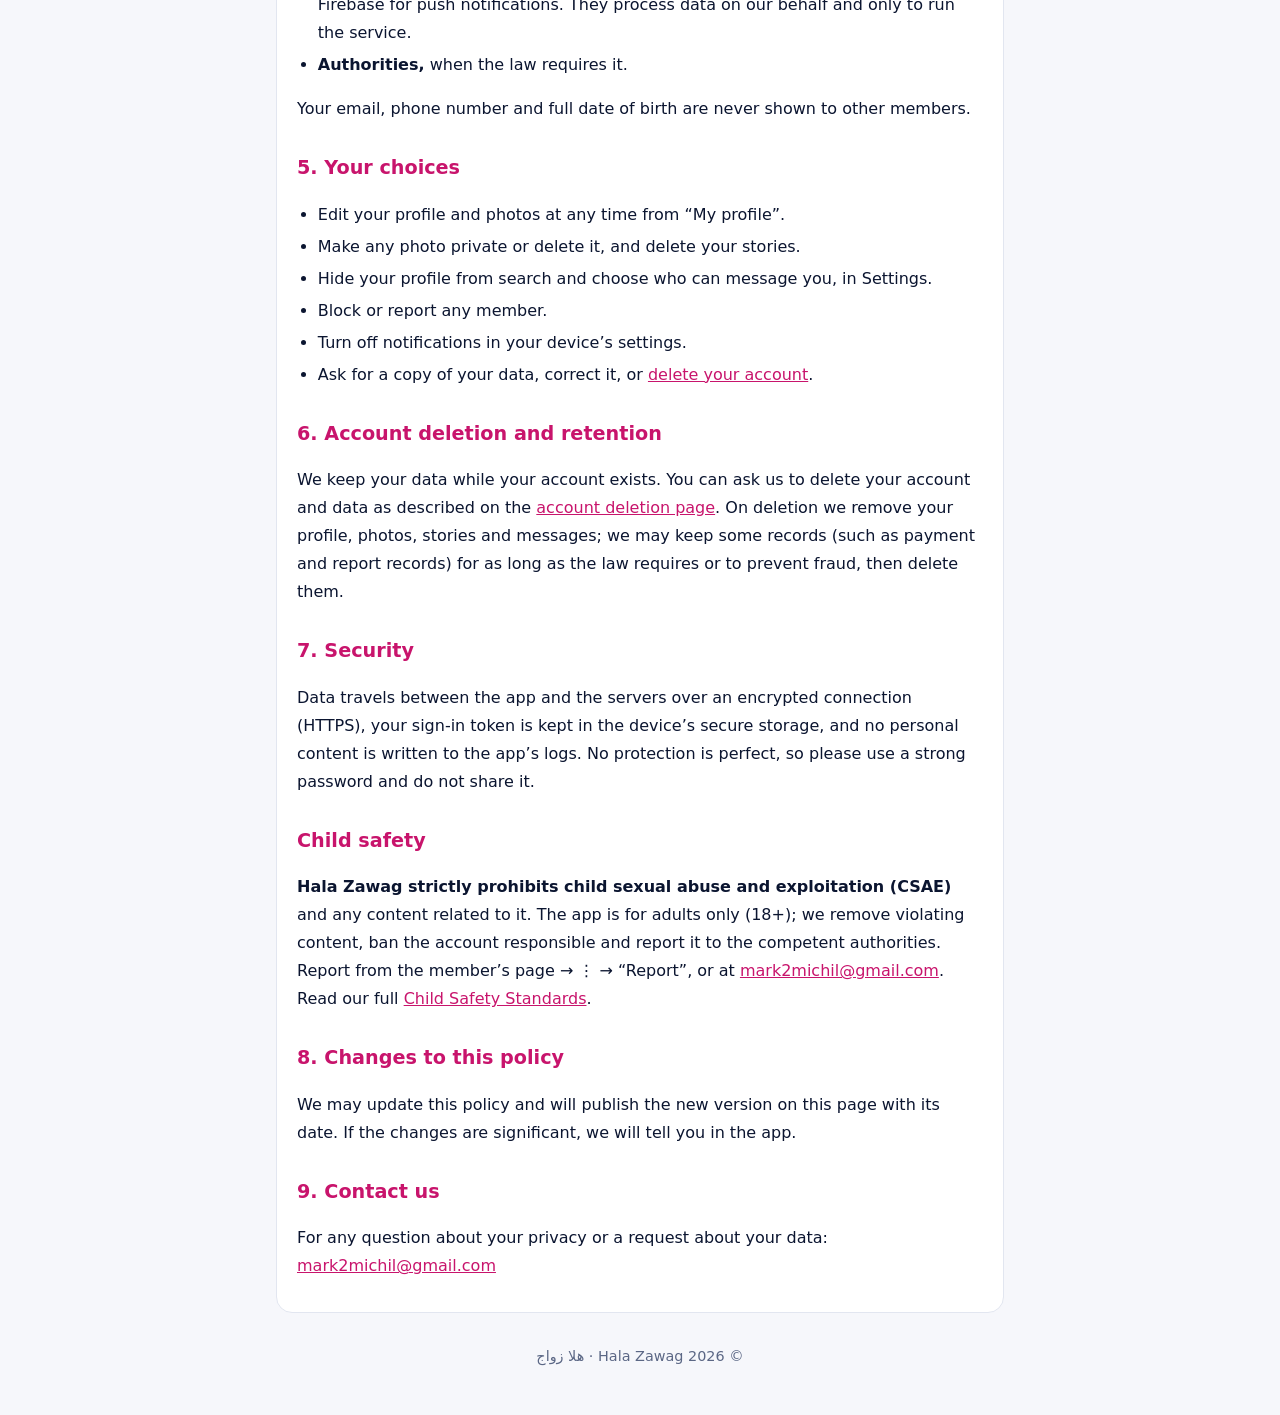
==== commit 7909c864: "Name the app and developer in the child safety standards; add a child safety section to the privacy " ====
--- a/index.html
+++ b/index.html
@@ -24,9 +24,9 @@
 
 <article id="ar" lang="ar" dir="rtl">
   <h1>سياسة الخصوصية</h1>
-  <p class="meta">آخر تحديث: 30 أكتوبر 2026</p>
+  <p class="meta">آخر تحديث: 8 نوفمبر 2026</p>
 
-  <p>تشرح هذه السياسة كيف يجمع تطبيق <strong>هلا زواج</strong> («التطبيق»، «نحن») بياناتك ويستخدمها ويحميها. هلا زواج منصة للتعارف بهدف الزواج الشرعي، والتطبيق هو النسخة المحمولة من المنصة على <a href="https://hala-zwag.arkanzax.com/">hala-zwag.arkanzax.com</a>. باستخدامك التطبيق فإنك توافق على هذه السياسة.</p>
+  <p>تشرح هذه السياسة كيف يجمع تطبيق <strong>Hala Zawag</strong> (هلا زواج)، من المطوّر mark michil، («التطبيق»، «نحن») بياناتك ويستخدمها ويحميها. هلا زواج منصة للتعارف بهدف الزواج الشرعي، والتطبيق هو النسخة المحمولة من المنصة على <a href="https://hala-zwag.arkanzax.com/">hala-zwag.arkanzax.com</a>. باستخدامك التطبيق فإنك توافق على هذه السياسة.</p>
 
   <h2>1. من يحق له استخدام التطبيق</h2>
   <p>التطبيق مخصص لمن بلغوا <strong>18 عامًا فأكثر</strong>. لا نسمح بإنشاء حسابات لمن هم دون ذلك، ونحذف أي حساب يتبين لنا أنه لقاصر.</p>
@@ -86,20 +86,23 @@
   <h2>7. الأمان</h2>
   <p>تنتقل البيانات بين التطبيق والخوادم عبر اتصال مشفر (HTTPS)، ويُحفظ رمز تسجيل الدخول في التخزين الآمن للجهاز، ولا يُكتب أي محتوى شخصي في سجلات التطبيق. لا توجد وسيلة حماية كاملة، لذا ننصحك باستخدام كلمة مرور قوية وعدم مشاركتها.</p>
 
+  <h2>سلامة الأطفال</h2>
+  <p><strong>يحظر تطبيق Hala Zawag حظرًا تامًا الاعتداء الجنسي على الأطفال واستغلالهم (CSAE)</strong> وأي محتوى يتعلق به. التطبيق للبالغين فقط (18 عامًا فأكثر)، ونحذف أي محتوى مخالف ونوقف صاحبه ونبلّغ الجهات المختصة. يمكنك الإبلاغ من صفحة العضو ← ⋮ ← «إبلاغ»، أو على <a href="mailto:mark2michil@gmail.com">mark2michil@gmail.com</a>. اقرأ <a href="child-safety.html">معايير سلامة الأطفال</a> كاملة.</p>
+
   <h2>8. التغييرات على هذه السياسة</h2>
   <p>قد نحدّث هذه السياسة، وننشر النسخة الجديدة على هذه الصفحة مع تاريخ التحديث. إذا كانت التغييرات جوهرية سنخبرك داخل التطبيق.</p>
 
   <h2>9. تواصل معنا</h2>
-  <p>لأي سؤال عن خصوصيتك أو لطلب يخص بياناتك: <a href="mailto:mossadahmed975@gmail.com">mossadahmed975@gmail.com</a></p>
+  <p>لأي سؤال عن خصوصيتك أو لطلب يخص بياناتك: <a href="mailto:mark2michil@gmail.com">mark2michil@gmail.com</a></p>
 </article>
 
 <hr>
 
 <article id="en" lang="en" dir="ltr">
   <h1>Privacy Policy</h1>
-  <p class="meta">Last updated: October 30, 2026</p>
+  <p class="meta">Last updated: November 8, 2026</p>
 
-  <p>This policy explains how the <strong>Hala Zawag</strong> app (“the app”, “we”) collects, uses and protects your data. Hala Zawag is a matchmaking platform for Islamic (shar‘i) marriage; the app is the mobile companion of the platform at <a href="https://hala-zwag.arkanzax.com/">hala-zwag.arkanzax.com</a>. By using the app you agree to this policy.</p>
+  <p>This policy explains how the <strong>Hala Zawag</strong> app by the developer mark michil (“the app”, “we”) collects, uses and protects your data. Hala Zawag is a matchmaking platform for Islamic (shar‘i) marriage; the app is the mobile companion of the platform at <a href="https://hala-zwag.arkanzax.com/">hala-zwag.arkanzax.com</a>. By using the app you agree to this policy.</p>
 
   <h2>1. Who may use the app</h2>
   <p>The app is for people aged <strong>18 or over</strong>. We do not allow accounts for anyone younger, and we delete any account we find belongs to a minor.</p>
@@ -159,11 +162,14 @@
   <h2>7. Security</h2>
   <p>Data travels between the app and the servers over an encrypted connection (HTTPS), your sign-in token is kept in the device’s secure storage, and no personal content is written to the app’s logs. No protection is perfect, so please use a strong password and do not share it.</p>
 
+  <h2>Child safety</h2>
+  <p><strong>Hala Zawag strictly prohibits child sexual abuse and exploitation (CSAE)</strong> and any content related to it. The app is for adults only (18+); we remove violating content, ban the account responsible and report it to the competent authorities. Report from the member’s page → ⋮ → “Report”, or at <a href="mailto:mark2michil@gmail.com">mark2michil@gmail.com</a>. Read our full <a href="child-safety.html">Child Safety Standards</a>.</p>
+
   <h2>8. Changes to this policy</h2>
   <p>We may update this policy and will publish the new version on this page with its date. If the changes are significant, we will tell you in the app.</p>
 
   <h2>9. Contact us</h2>
-  <p>For any question about your privacy or a request about your data: <a href="mailto:mossadahmed975@gmail.com">mossadahmed975@gmail.com</a></p>
+  <p>For any question about your privacy or a request about your data: <a href="mailto:mark2michil@gmail.com">mark2michil@gmail.com</a></p>
 </article>
 
 </main>
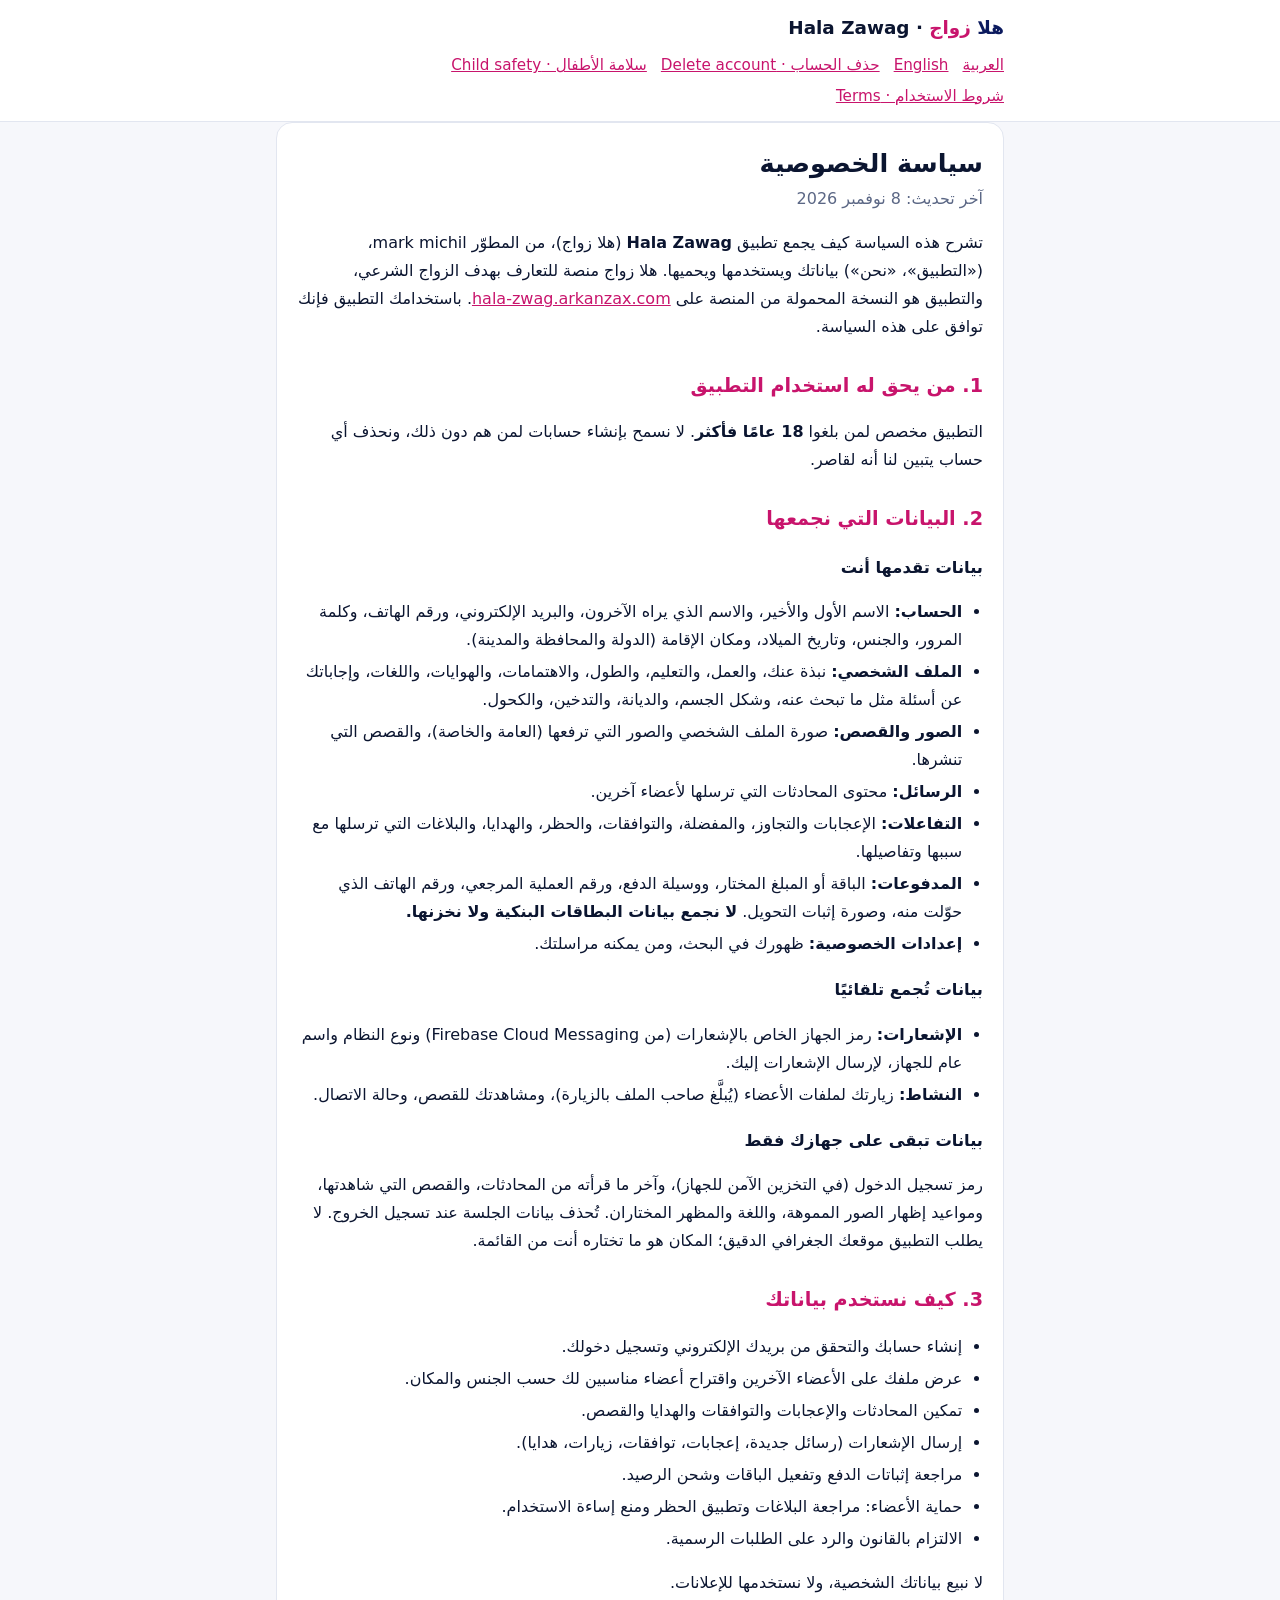
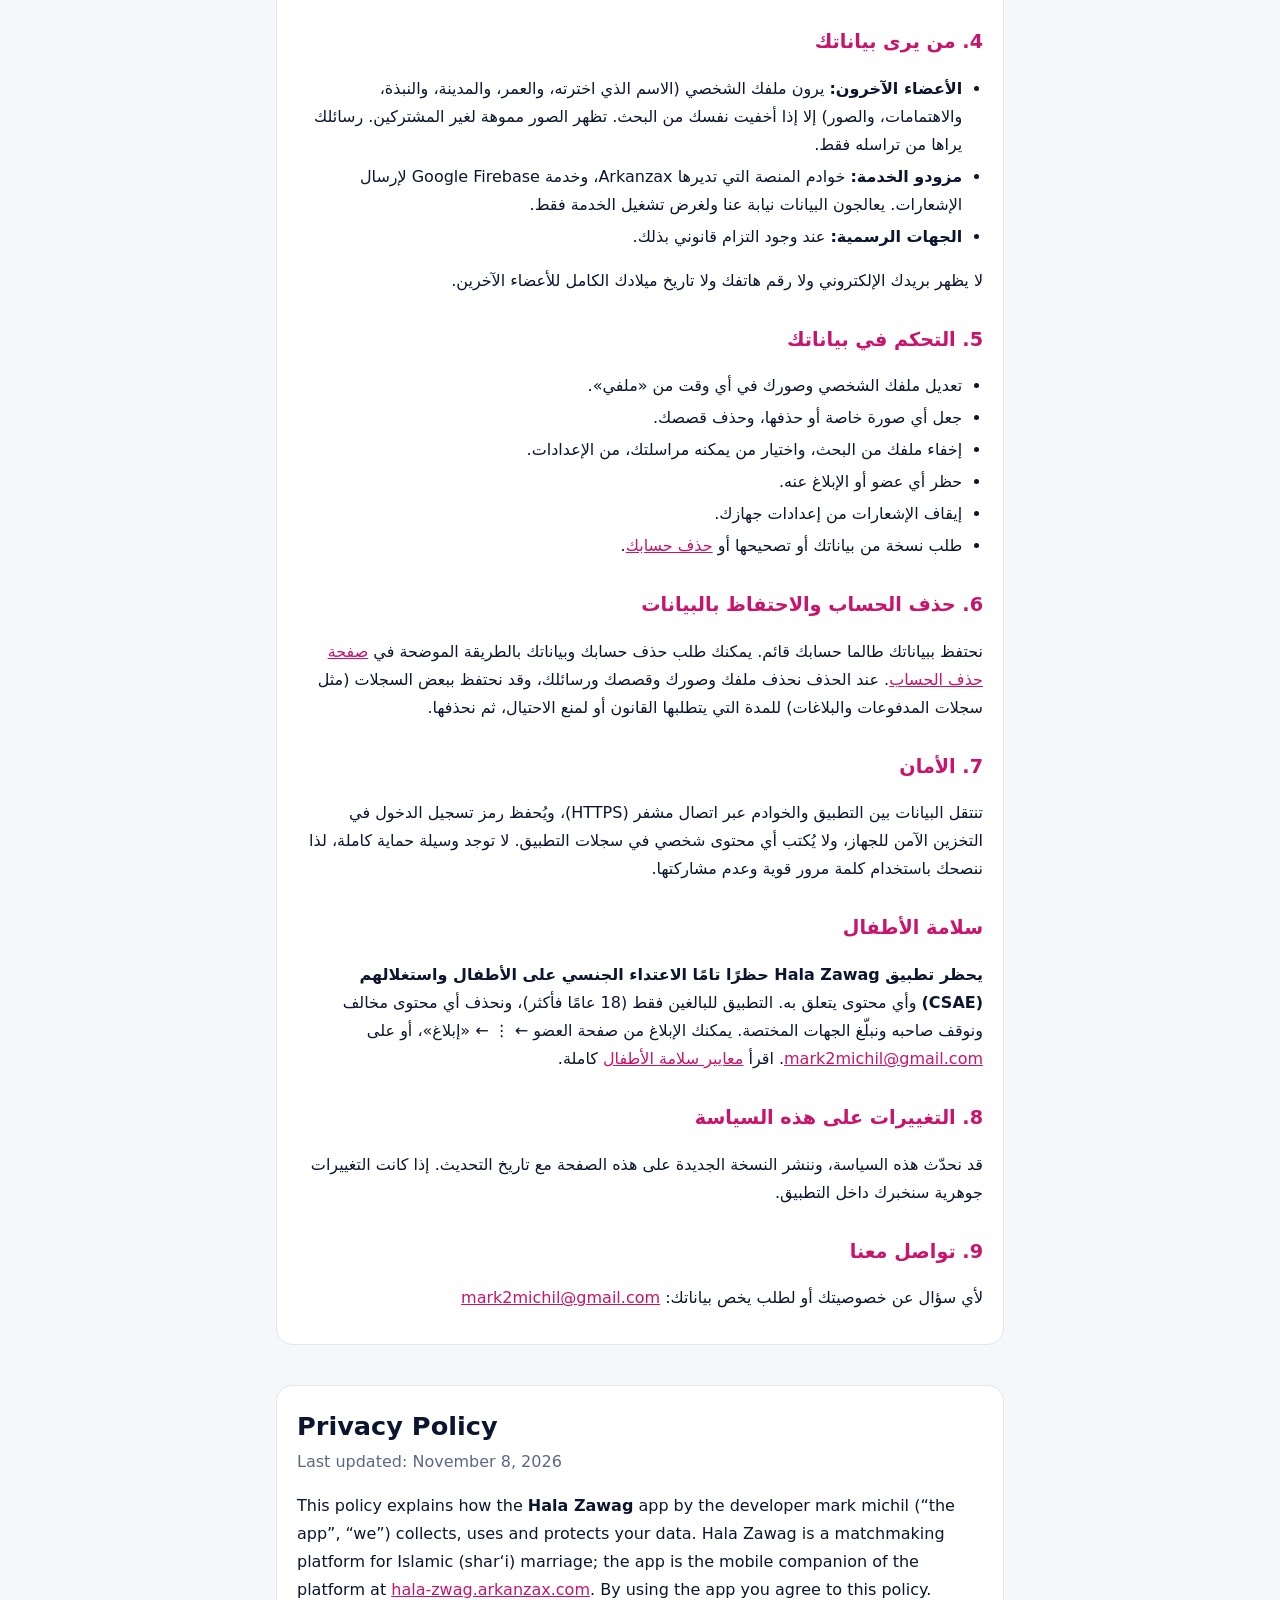
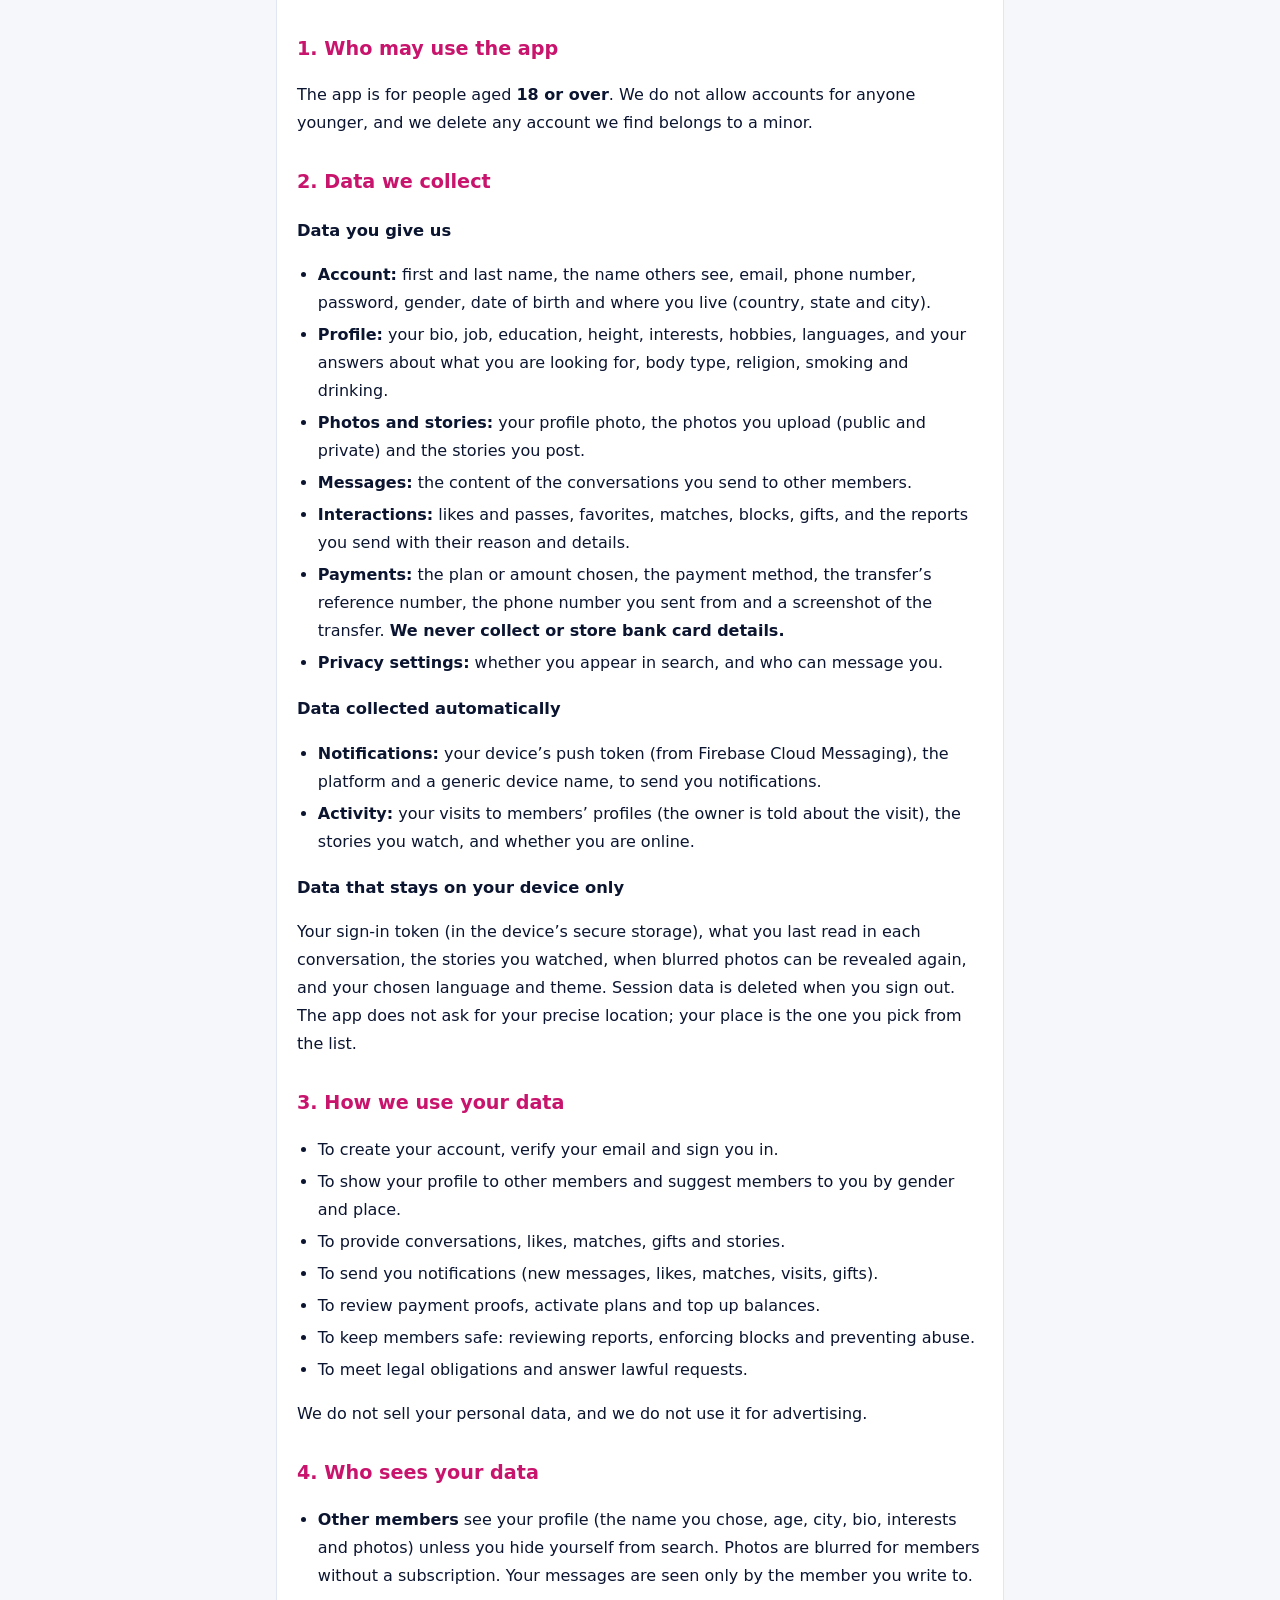
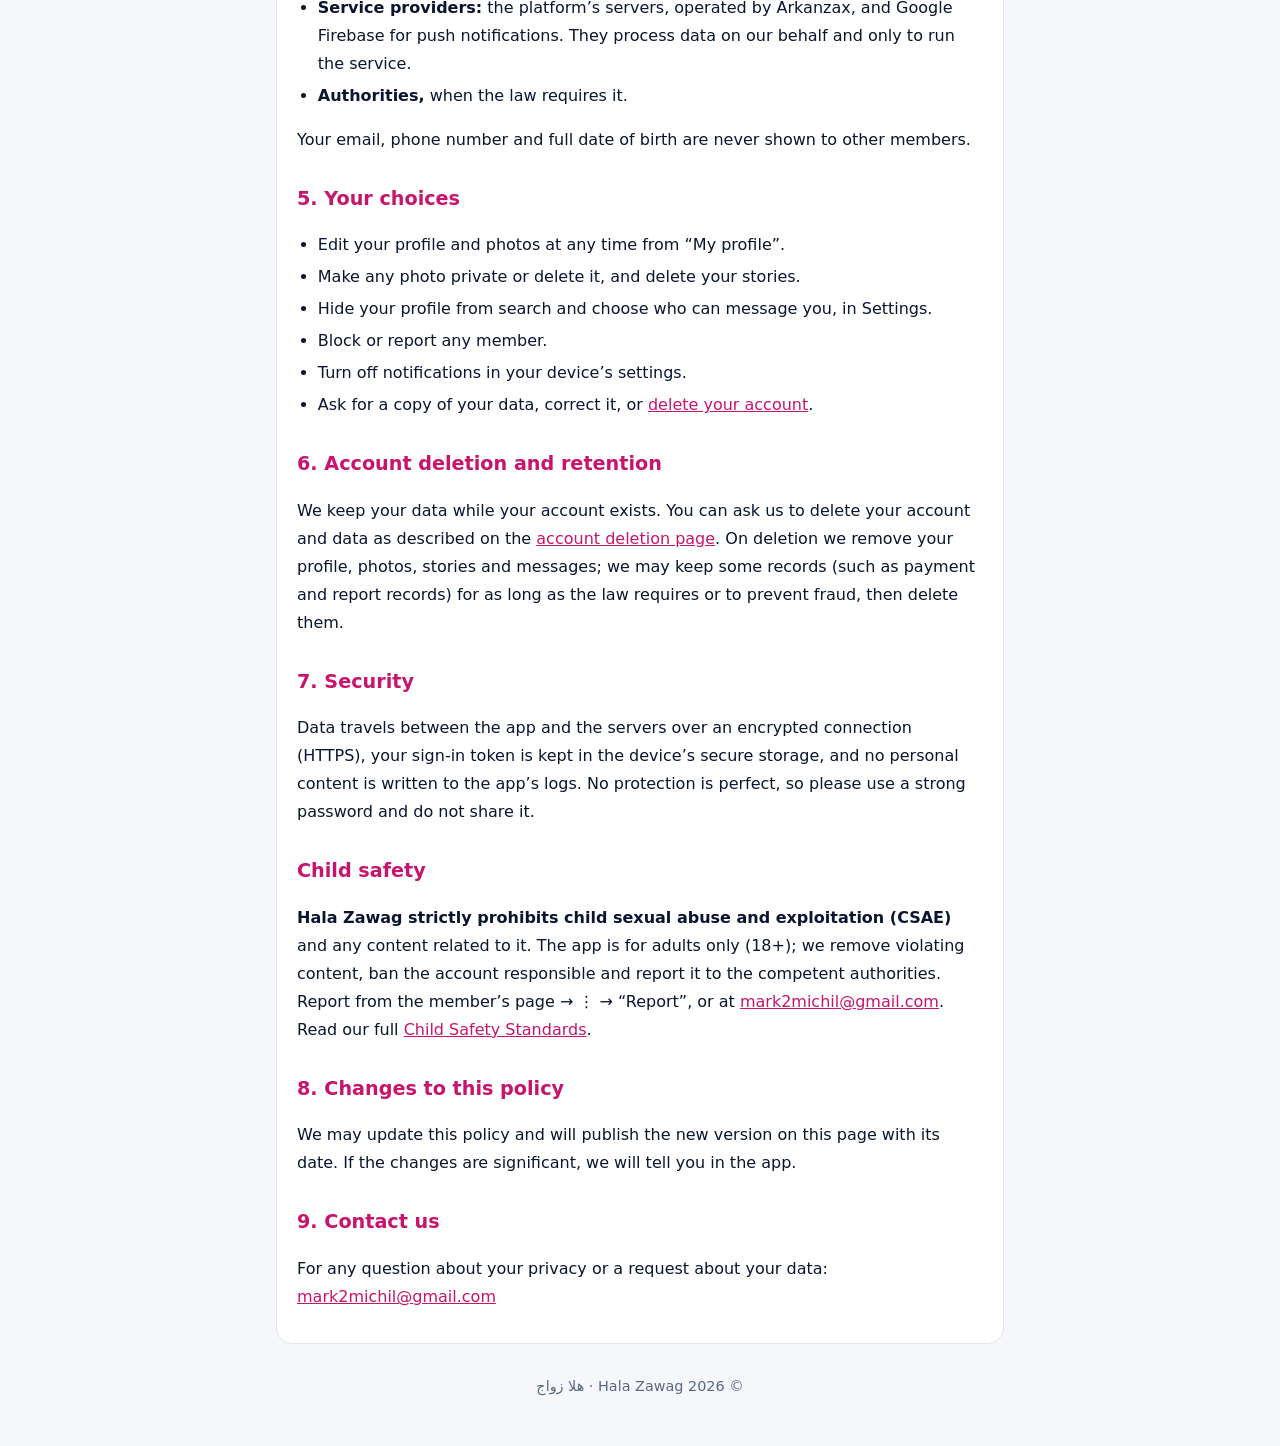
==== commit dbe11ec5: "Add terms of service page Co-Authored-By: Claude Opus 5.5 <noreply@anthropic.com>" ====
--- a/index.html
+++ b/index.html
@@ -16,6 +16,7 @@
       <a href="#en" lang="en">English</a>
       <a href="delete-account.html">حذف الحساب · Delete account</a>
       <a href="child-safety.html">سلامة الأطفال · Child safety</a>
+      <a href="terms.html">شروط الاستخدام · Terms</a>
     </nav>
   </div>
 </header>
